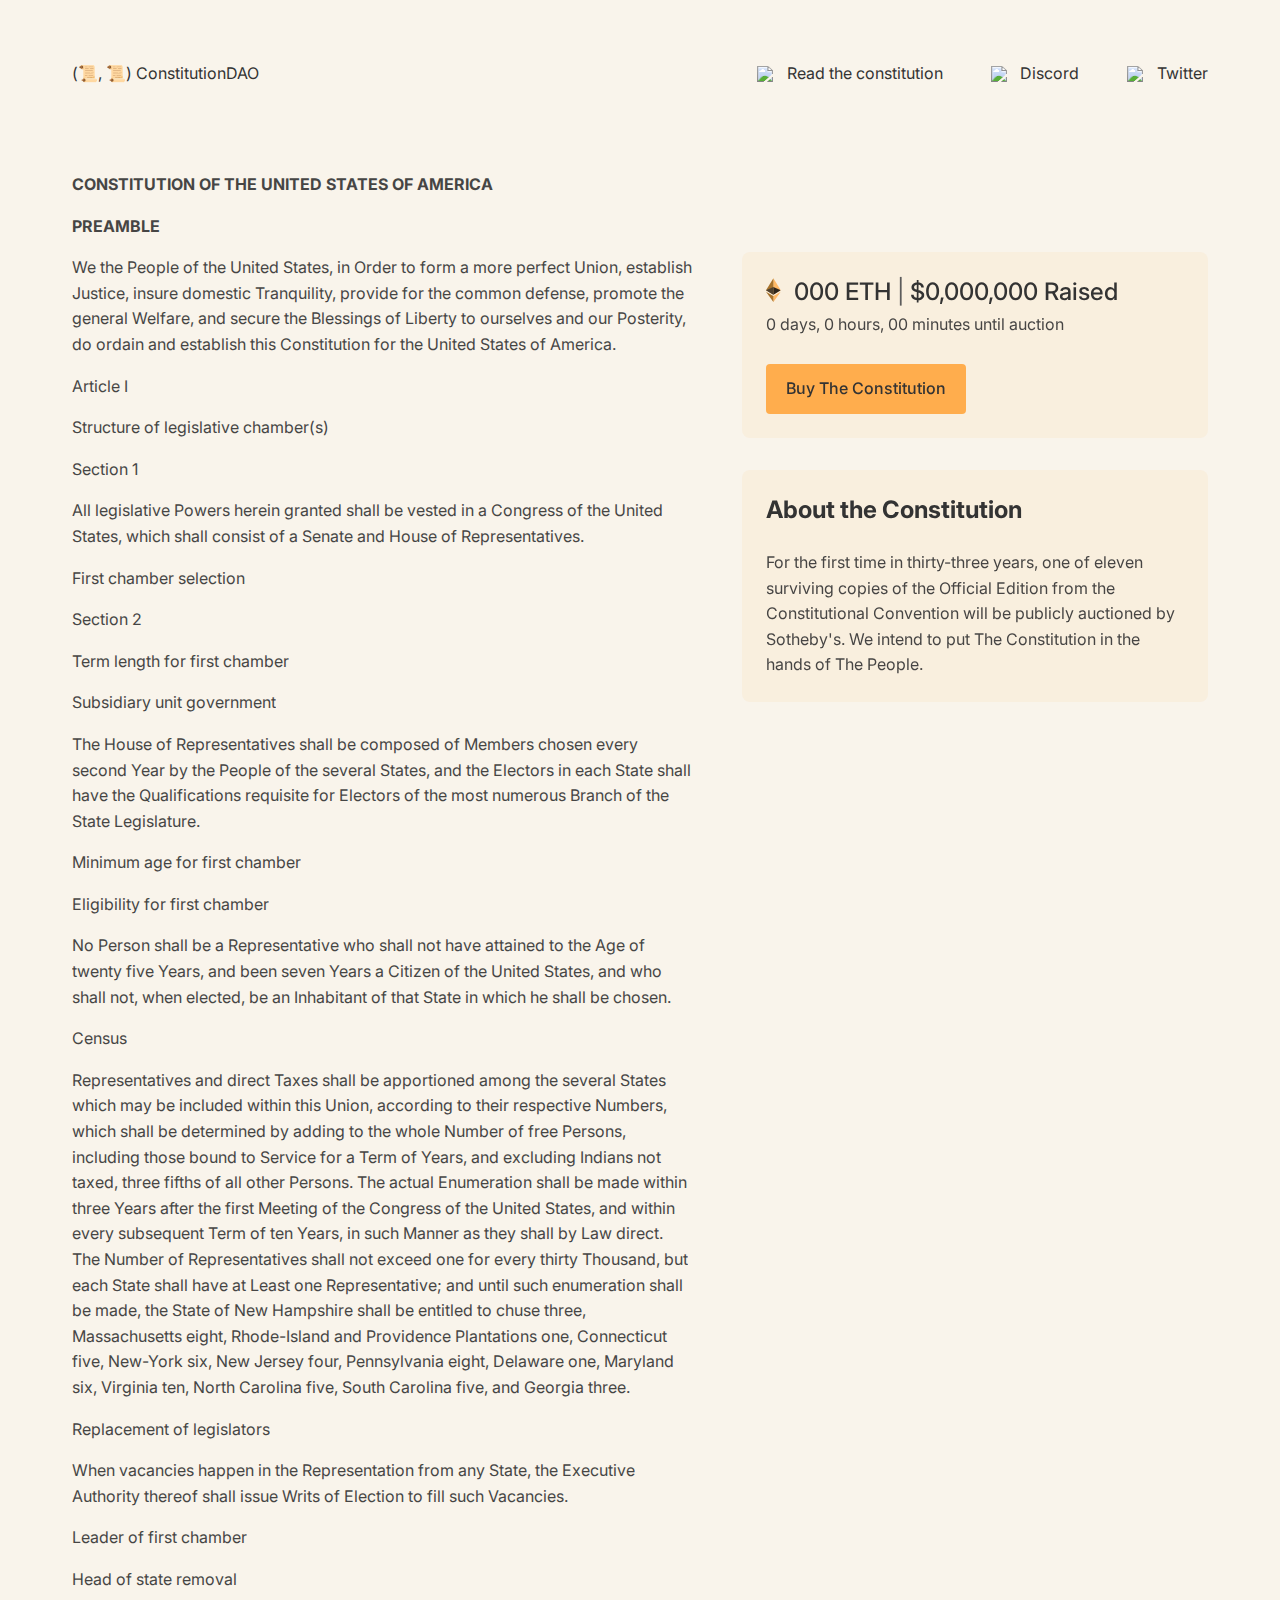
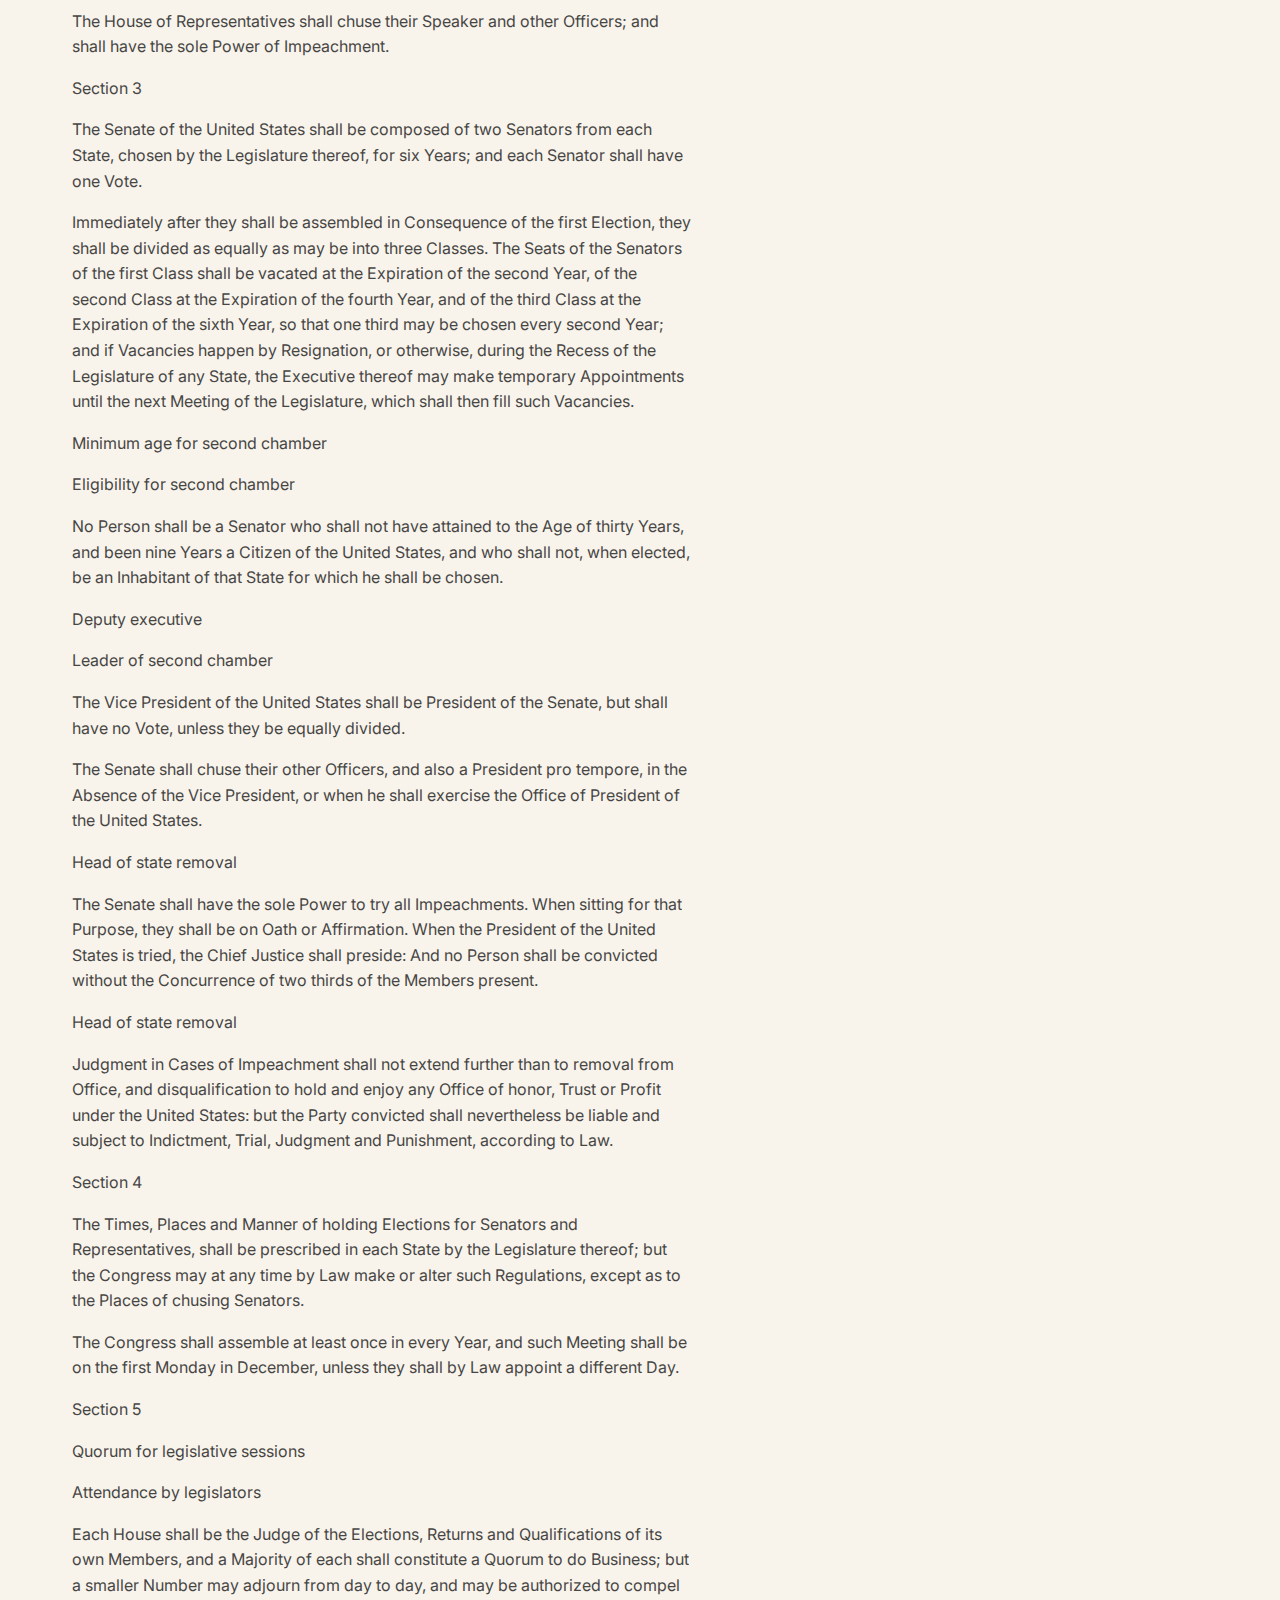
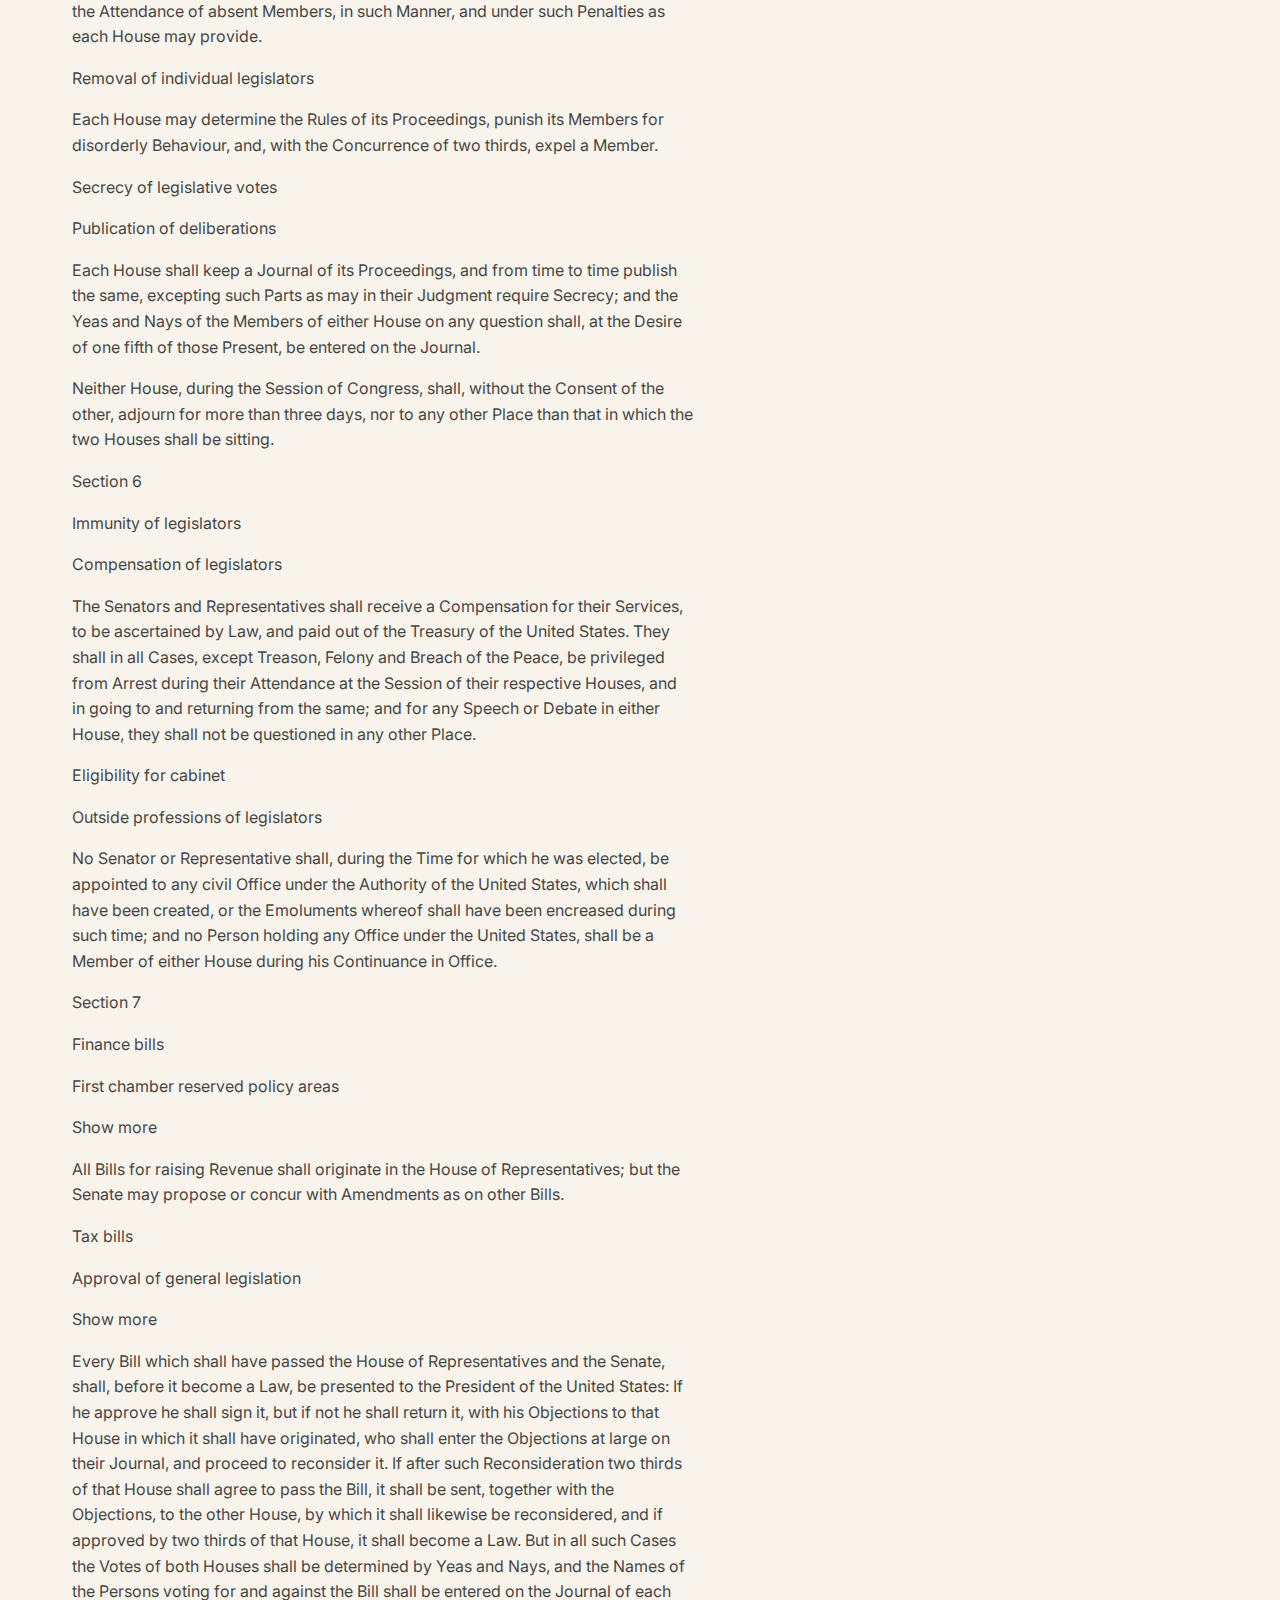
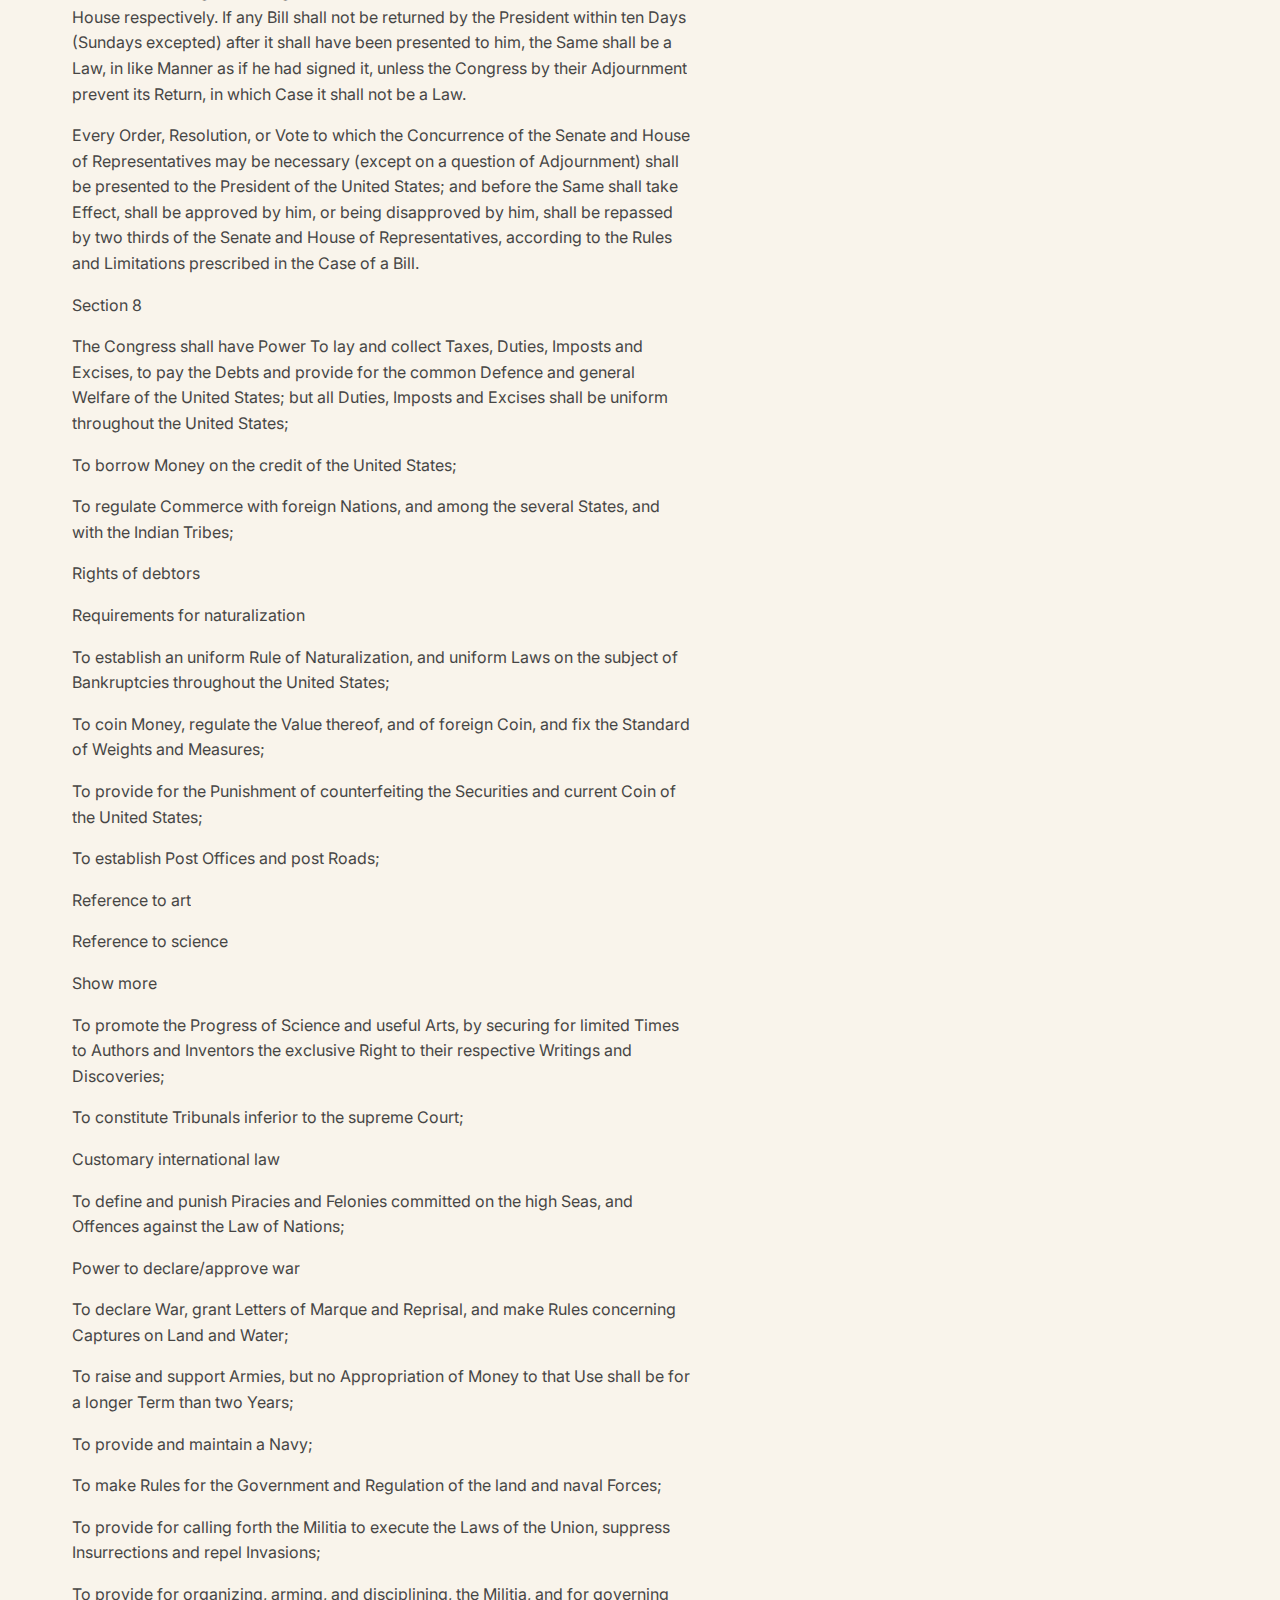
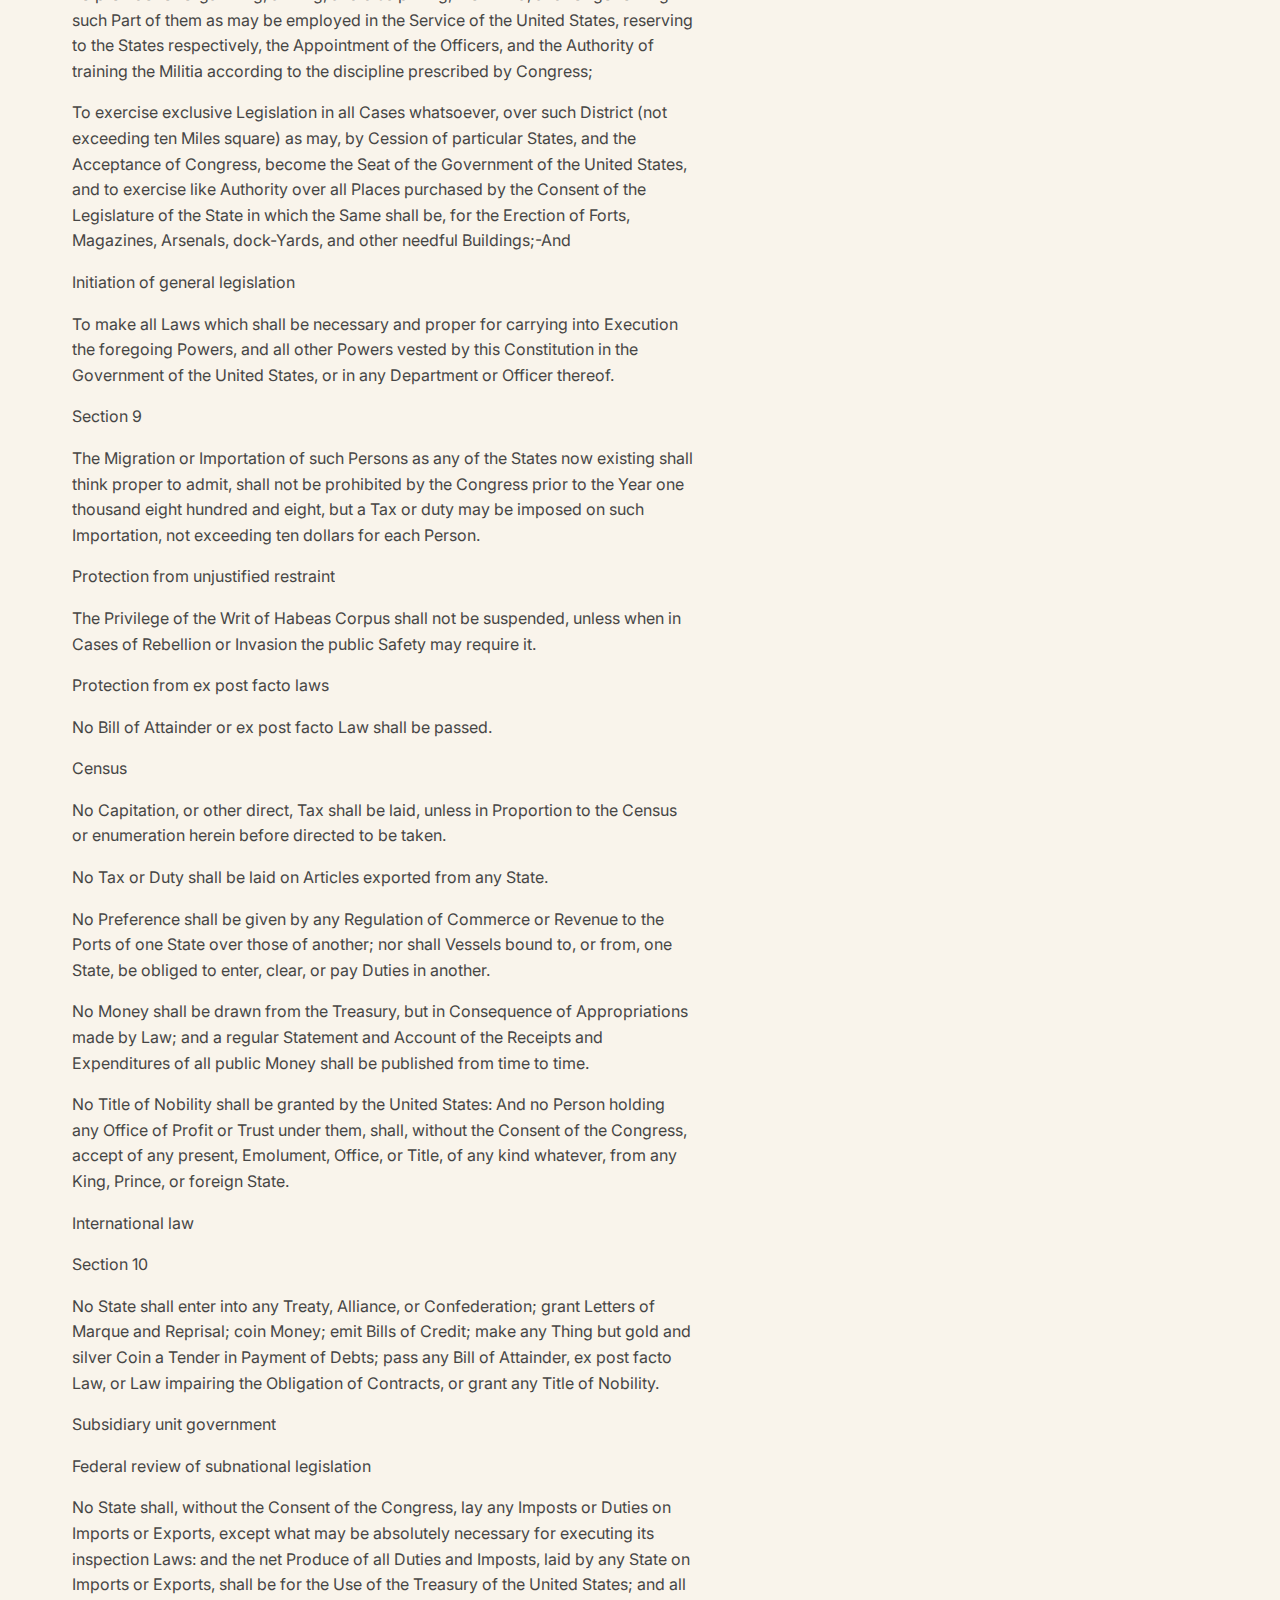
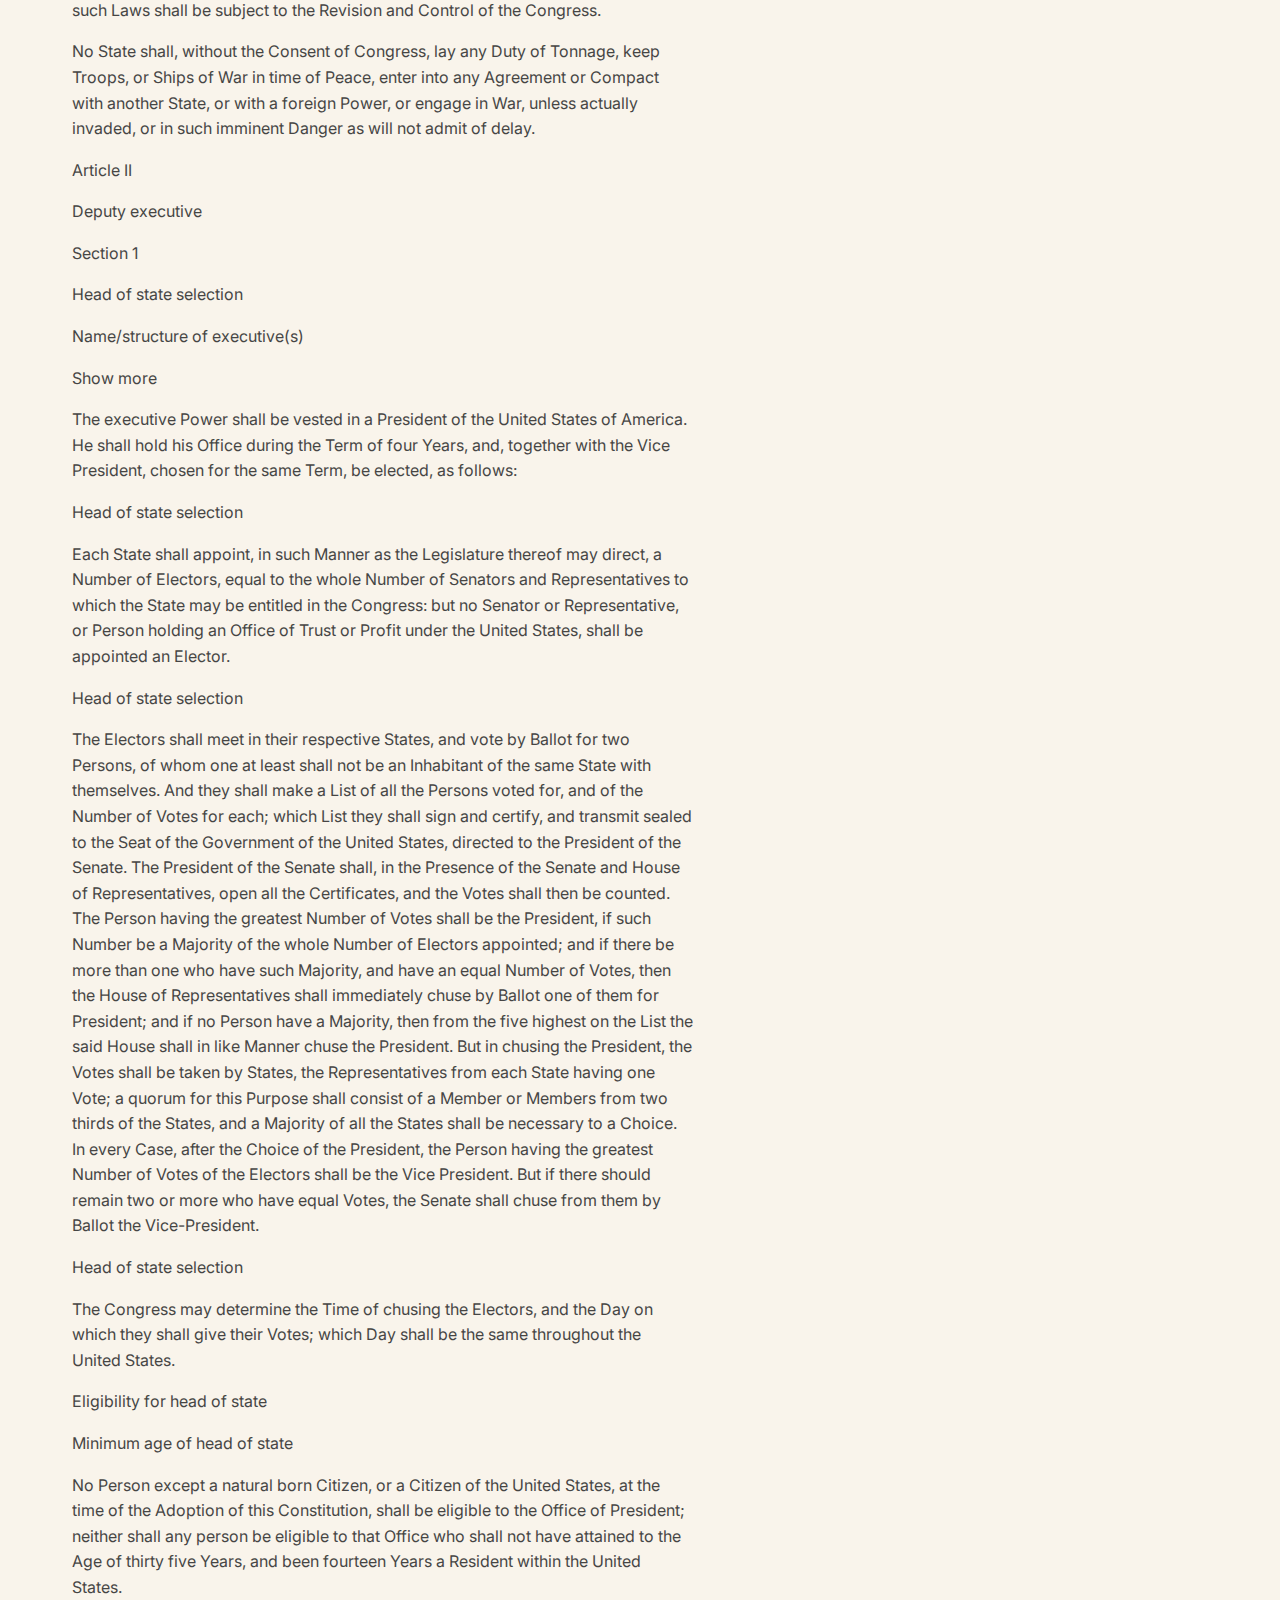
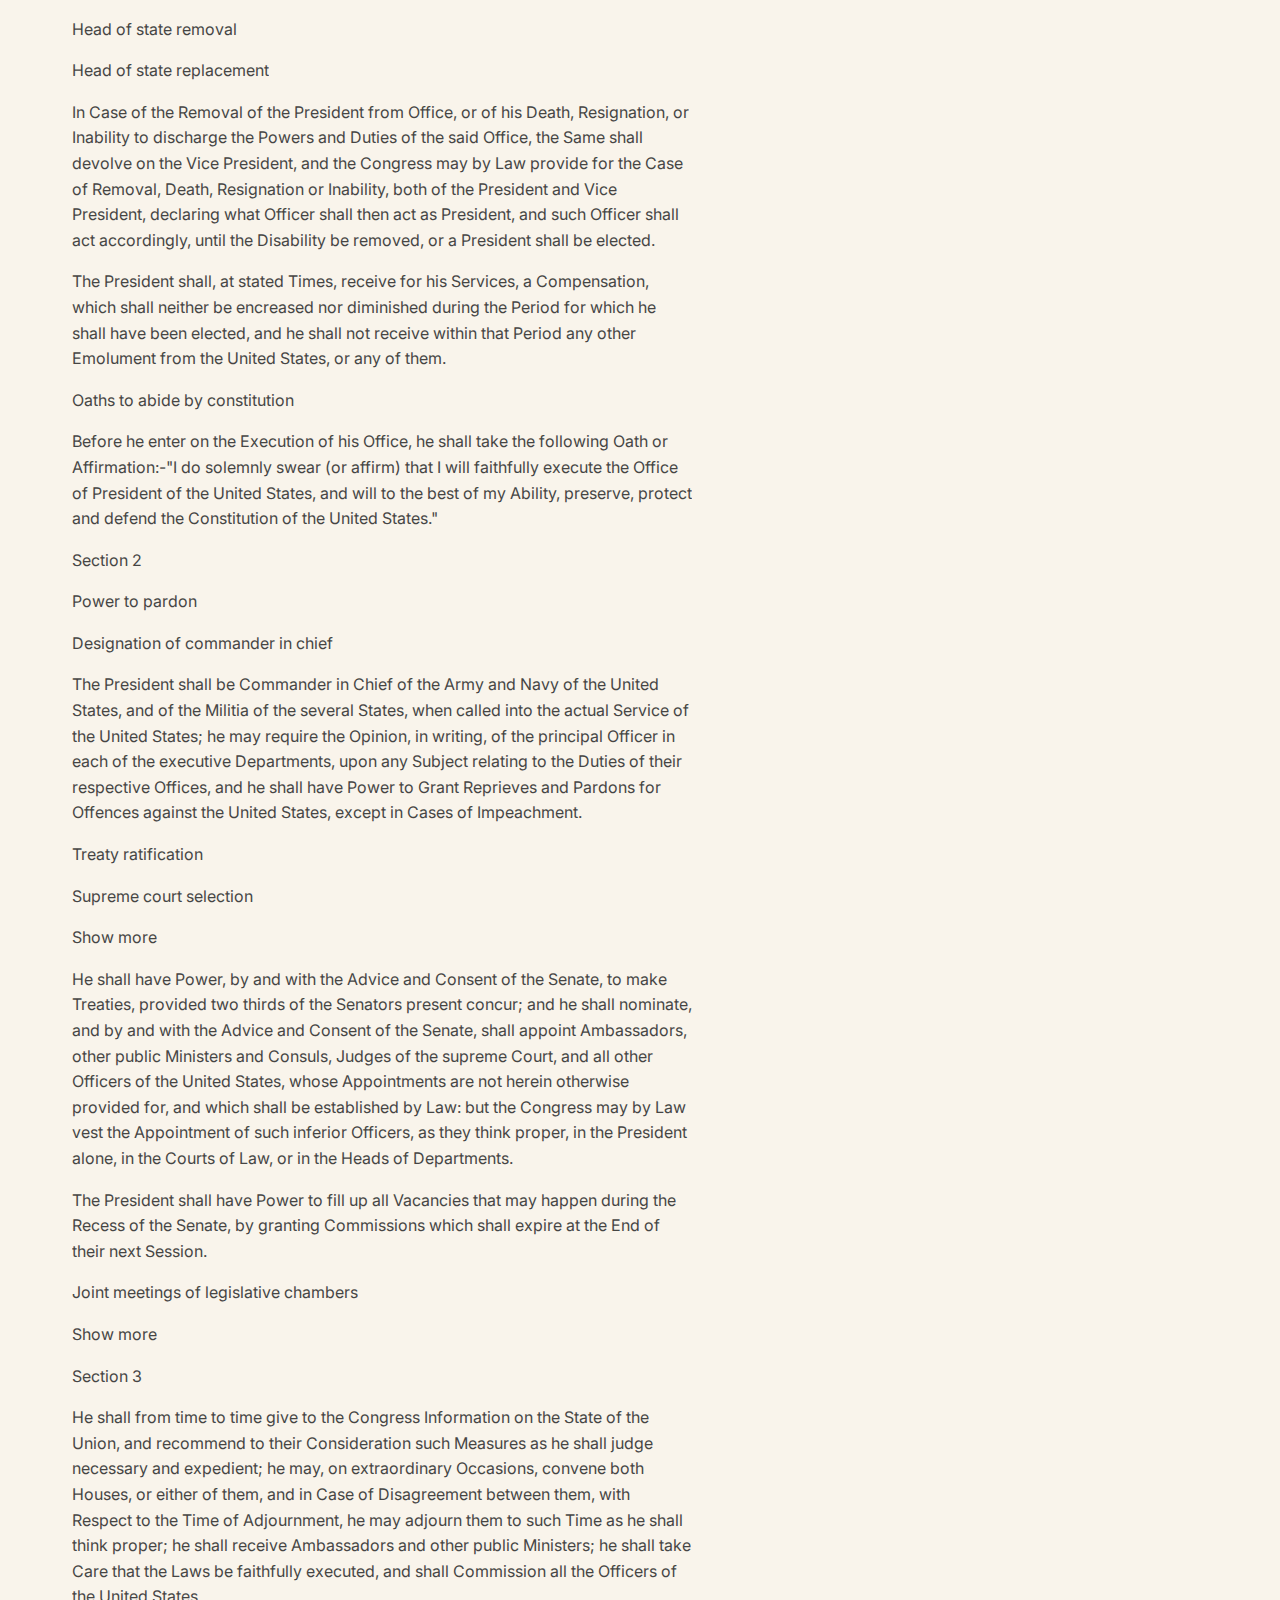
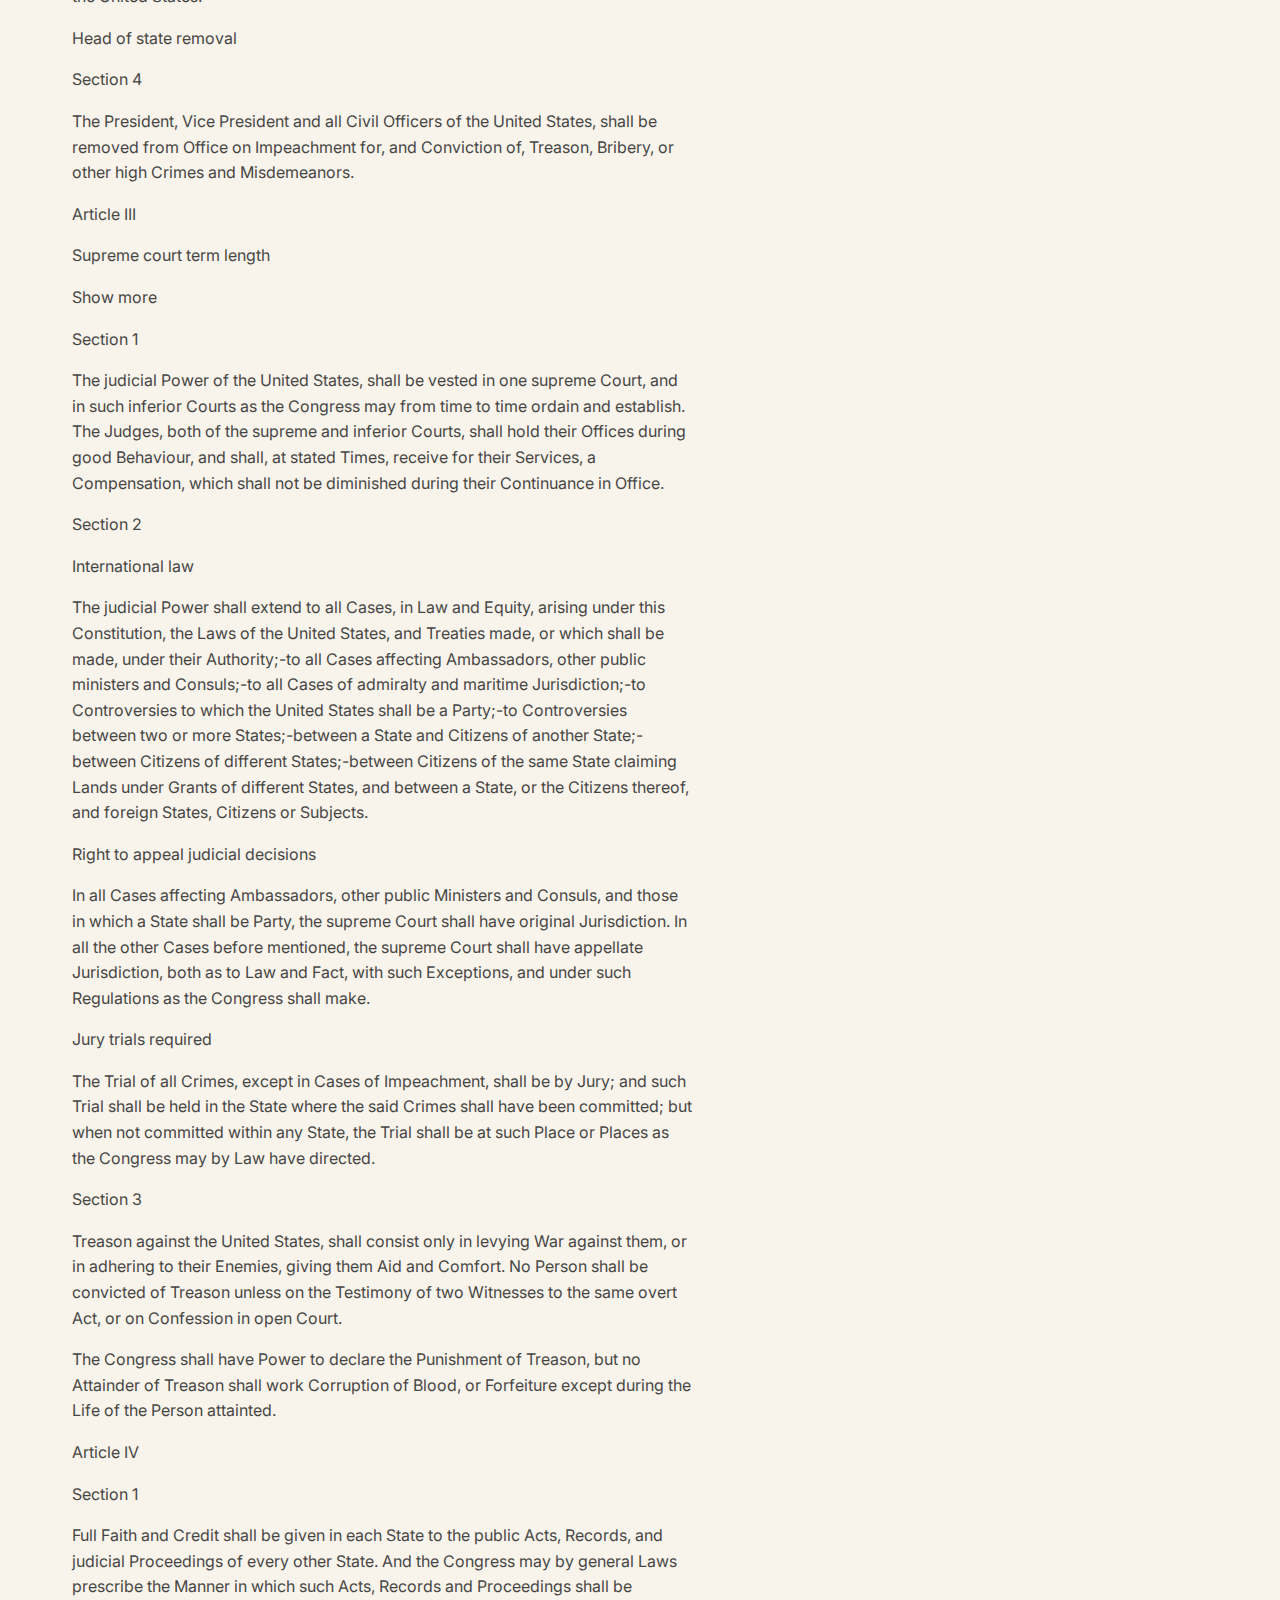
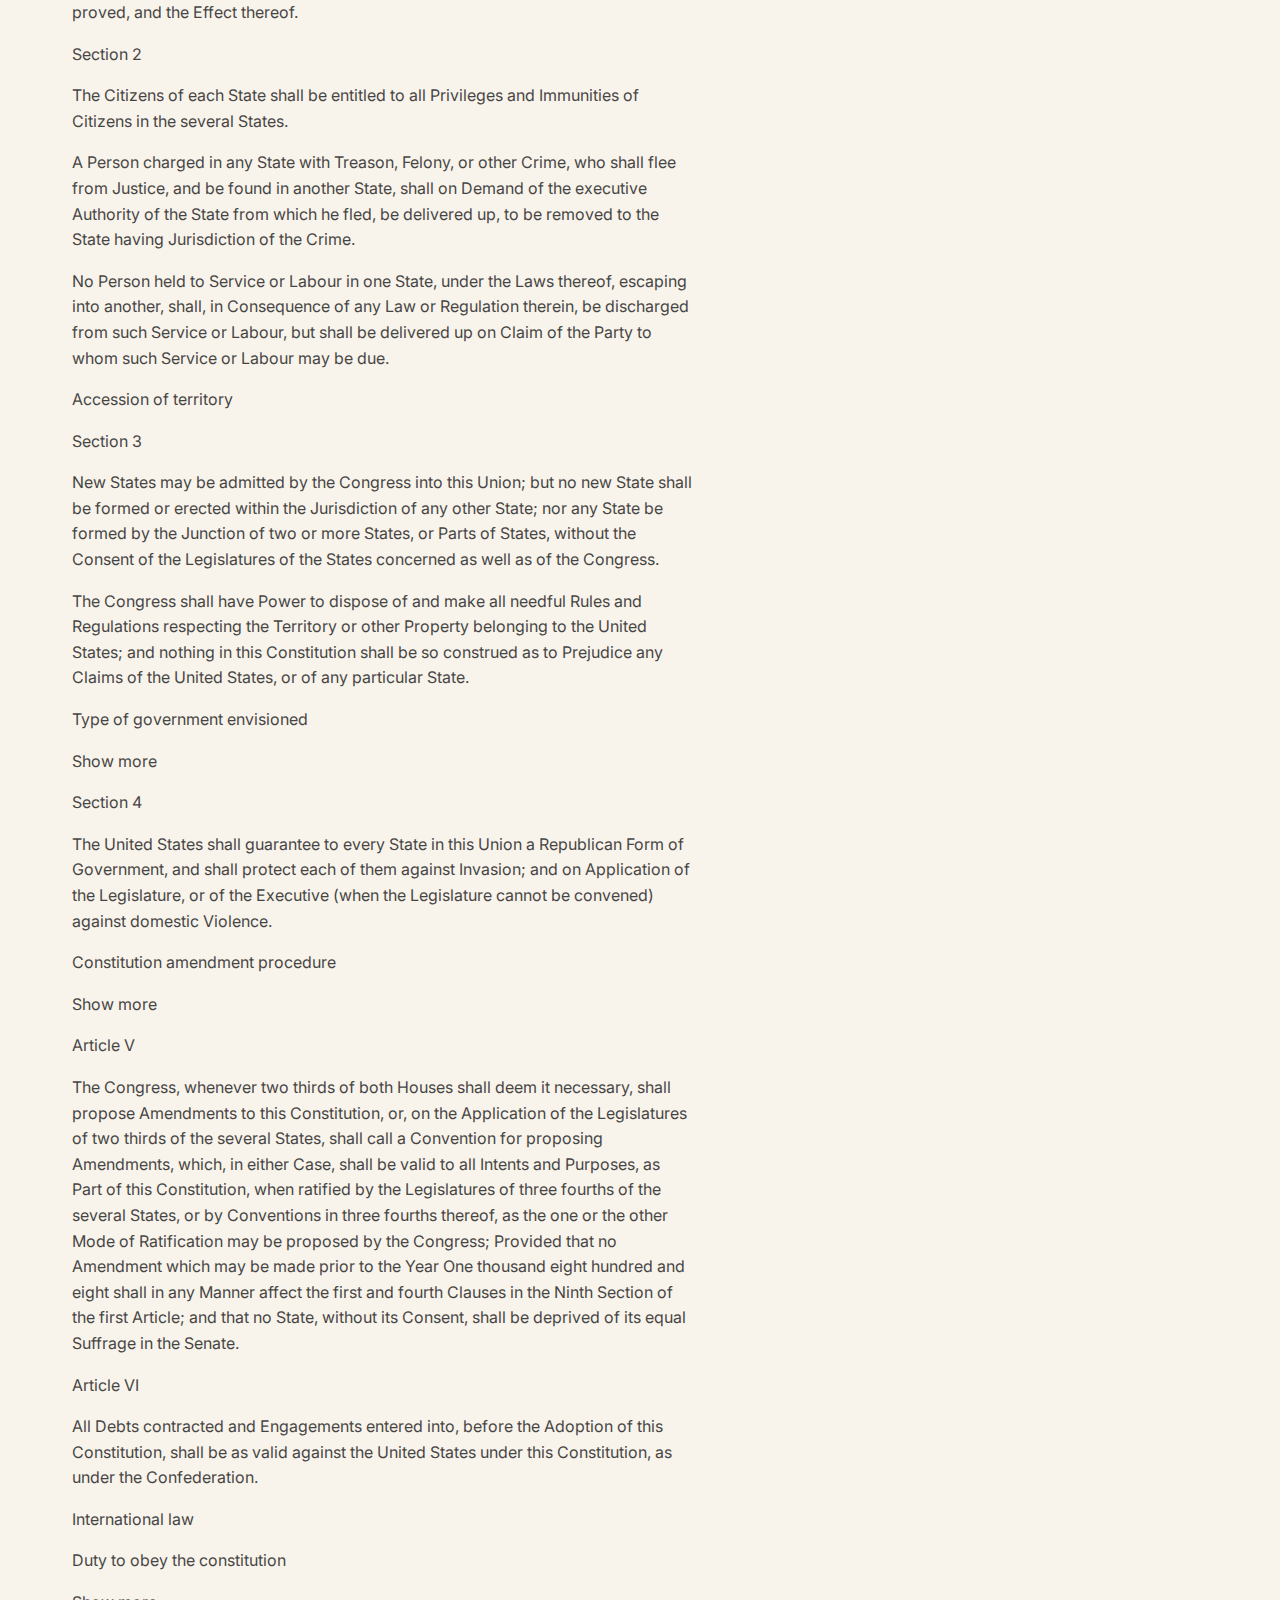
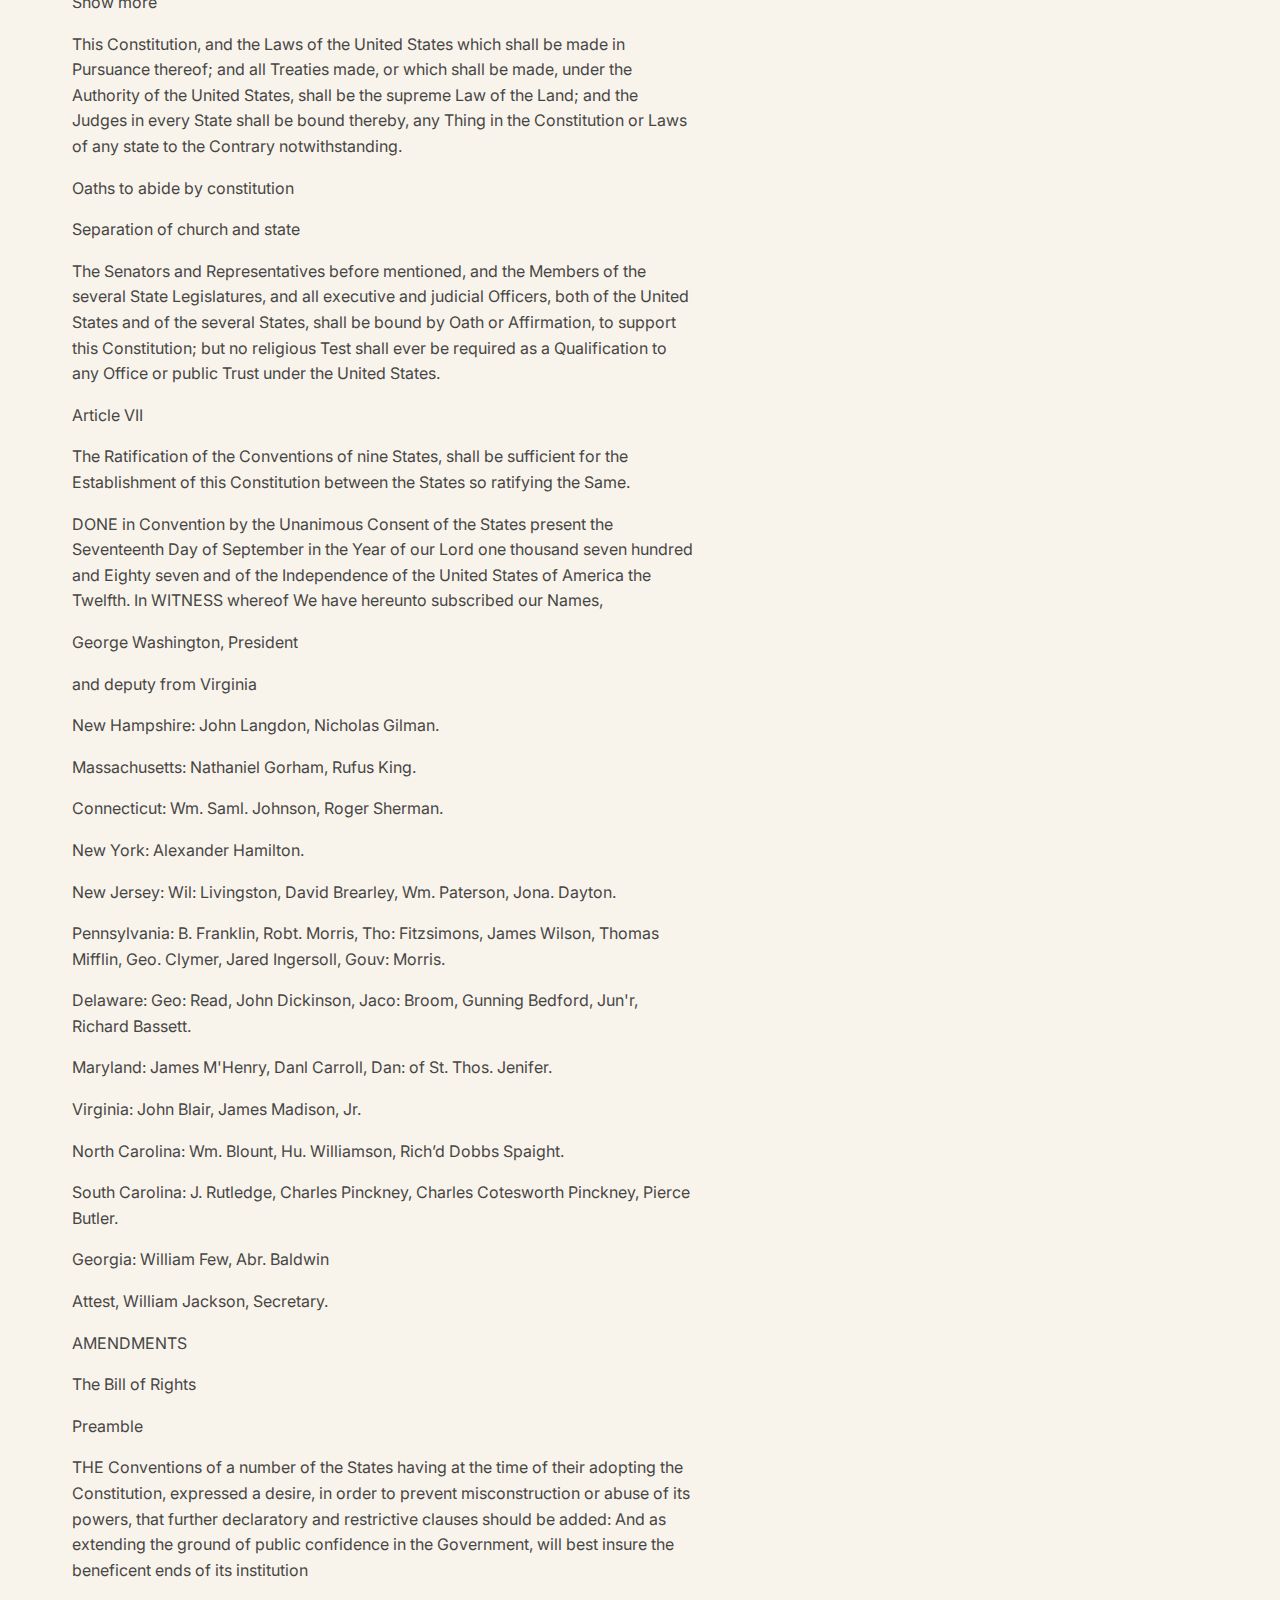
==== constitution.html @ 219a0455 "ok probs" ====
<!DOCTYPE html>
<html lang="en">
<head>
	<meta charset="UTF-8">
	<meta http-equiv="X-UA-Compatible" content="IE=edge">
	<meta name="viewport" content="width=device-width, initial-scale=1.0">
	<link rel="icon" href="data:image/svg+xml,<svg xmlns=%22http://www.w3.org/2000/svg%22 viewBox=%220 0 100 100%22><text y=%22.9em%22 font-size=%2290%22>📜</text></svg>">

	<title>ConstitutionDAO</title>
	<meta property="og:title" content="ConstitutionDAO">
	<meta property="og:description" content="what if we held hands and bought the constitution together?">
	<meta property="og:image" content="https://constitutiondao.com/assets/images/gang-fractionalizes.png?utm_source=twitter">

	<!-- Styles and scripts -->
	<link rel="stylesheet" href="https://cdn.jsdelivr.net/npm/normalize.css@8.0.1/normalize.css">
	<link rel="stylesheet" href="/style.css">
	<script defer="true" src="/js/countdown.min.js"></script>
	<script defer="true" src="/js/script.js"></script>

	<!-- Google Fonts -->
	<link rel="preconnect" href="https://fonts.googleapis.com">
	<link rel="preconnect" href="https://fonts.gstatic.com" crossorigin>
	<link href="https://fonts.googleapis.com/css2?family=Inter:wght@400;500;700;900&display=swap" rel="stylesheet">

	<!-- Twitter -->
	<meta name="twitter:site" content="@ConstitutionDAO">
	<meta name="twitter:title" content="ConstitutionDAO">
	<meta name="twitter:card" content="summary_large_image">
	<meta name="twitter:description"  content="what if we held hands and bought the constitution together?">
	<meta name="twitter:image" content="https://constitutiondao.com/assets/images/gang-fractionalizes.png?utm_source=twitter">
</head>
<body>
	
	<div class="container">
		<nav class="nav">
			<a href="/" class="nav__logo desktop-only">
				<span class="nav__logo-1">(📜, 📜) </span>
				<span class="nav__logo-2">ConstitutionDAO</span>
			</a>
			<div class="nav__links">
				<a href="/constitution.html" class="nav__link desktop-only">
					<img class="nav__link-icon" src="/imgs/constitution.png">
					<span class="nav__link-name desktop-only">Read the constitution</span>
				</a>
				<a href="https://discord.gg/EQZk7meyZK" target="_blank" rel="noreferrer" class="nav__link">
					<img class="nav__link-icon" src="/imgs/discord.png">
					<span class="nav__link-name desktop-only">Discord</span>
				</a>
				<a href="/" class="nav__mobile-title mobile-only">ConstitutionDAO</a>
				<a href="https://twitter.com/ConstitutionDAO/" target="_blank" rel="noreferrer" class="nav__link">
					<img class="nav__link-icon" src="/imgs/twitter.png">
					<span class="nav__link-name desktop-only">Twitter</span>
				</a>
			</div>
		</nav>

		<main class="content content--constitution">
			<div class="content__left">
				<p><strong>CONSTITUTION OF THE UNITED STATES OF AMERICA</strong></p>
				<p><strong>PREAMBLE</strong></p>
				<p>We the People of the United States, in Order to form a more perfect Union, establish Justice, insure domestic
					Tranquility, provide for the common defense, promote the general Welfare, and secure the Blessings of Liberty to
					ourselves and our Posterity, do ordain and establish this Constitution for the United States of America.</p>
				<p>Article I</p>
				<p>Structure of legislative chamber(s)</p>
				<p>Section 1</p>
				<p>All legislative Powers herein granted shall be vested in a Congress of the United States, which shall consist of
					a Senate and House of Representatives.</p>
				<p>First chamber selection</p>
				<p>Section 2</p>
				<p>Term length for first chamber</p>
				<p>Subsidiary unit government</p>
				<p>The House of Representatives shall be composed of Members chosen every second Year by the People of the several
					States, and the Electors in each State shall have the Qualifications requisite for Electors of the most numerous
					Branch of the State Legislature.</p>
				<p>Minimum age for first chamber</p>
				<p>Eligibility for first chamber</p>
				<p>No Person shall be a Representative who shall not have attained to the Age of twenty five Years, and been seven
					Years a Citizen of the United States, and who shall not, when elected, be an Inhabitant of that State in which
					he shall be chosen.</p>
				<p>Census</p>
				<p>Representatives and direct Taxes shall be apportioned among the several States which may be included within this
					Union, according to their respective Numbers, which shall be determined by adding to the whole Number of free
					Persons, including those bound to Service for a Term of Years, and excluding Indians not taxed, three fifths of
					all other Persons. The actual Enumeration shall be made within three Years after the first Meeting of the
					Congress of the United States, and within every subsequent Term of ten Years, in such Manner as they shall by
					Law direct. The Number of Representatives shall not exceed one for every thirty Thousand, but each State shall
					have at Least one Representative; and until such enumeration shall be made, the State of New Hampshire shall be
					entitled to chuse three, Massachusetts eight, Rhode-Island and Providence Plantations one, Connecticut five,
					New-York six, New Jersey four, Pennsylvania eight, Delaware one, Maryland six, Virginia ten, North Carolina
					five, South Carolina five, and Georgia three.</p>
				<p>Replacement of legislators</p>
				<p>When vacancies happen in the Representation from any State, the Executive Authority thereof shall issue Writs of
					Election to fill such Vacancies.</p>
				<p>Leader of first chamber</p>
				<p>Head of state removal</p>
				<p>The House of Representatives shall chuse their Speaker and other Officers; and shall have the sole Power of
					Impeachment.</p>
				<p>Section 3</p>
				<p>The Senate of the United States shall be composed of two Senators from each State, chosen by the Legislature
					thereof, for six Years; and each Senator shall have one Vote.</p>
				<p>Immediately after they shall be assembled in Consequence of the first Election, they shall be divided as equally
					as may be into three Classes. The Seats of the Senators of the first Class shall be vacated at the Expiration of
					the second Year, of the second Class at the Expiration of the fourth Year, and of the third Class at the
					Expiration of the sixth Year, so that one third may be chosen every second Year; and if Vacancies happen by
					Resignation, or otherwise, during the Recess of the Legislature of any State, the Executive thereof may make
					temporary Appointments until the next Meeting of the Legislature, which shall then fill such Vacancies.</p>
				<p>Minimum age for second chamber</p>
				<p>Eligibility for second chamber</p>
				<p>No Person shall be a Senator who shall not have attained to the Age of thirty Years, and been nine Years a
					Citizen of the United States, and who shall not, when elected, be an Inhabitant of that State for which he shall
					be chosen.</p>
				<p>Deputy executive</p>
				<p>Leader of second chamber</p>
				<p>The Vice President of the United States shall be President of the Senate, but shall have no Vote, unless they be
					equally divided.</p>
				<p>The Senate shall chuse their other Officers, and also a President pro tempore, in the Absence of the Vice
					President, or when he shall exercise the Office of President of the United States.</p>
				<p>Head of state removal</p>
				<p>The Senate shall have the sole Power to try all Impeachments. When sitting for that Purpose, they shall be on
					Oath or Affirmation. When the President of the United States is tried, the Chief Justice shall preside: And no
					Person shall be convicted without the Concurrence of two thirds of the Members present.</p>
				<p>Head of state removal</p>
				<p>Judgment in Cases of Impeachment shall not extend further than to removal from Office, and disqualification to
					hold and enjoy any Office of honor, Trust or Profit under the United States: but the Party convicted shall
					nevertheless be liable and subject to Indictment, Trial, Judgment and Punishment, according to Law.</p>
				<p>Section 4</p>
				<p>The Times, Places and Manner of holding Elections for Senators and Representatives, shall be prescribed in each
					State by the Legislature thereof; but the Congress may at any time by Law make or alter such Regulations, except
					as to the Places of chusing Senators.</p>
				<p>The Congress shall assemble at least once in every Year, and such Meeting shall be on the first Monday in
					December, unless they shall by Law appoint a different Day.</p>
				<p>Section 5</p>
				<p>Quorum for legislative sessions</p>
				<p>Attendance by legislators</p>
				<p>Each House shall be the Judge of the Elections, Returns and Qualifications of its own Members, and a Majority of
					each shall constitute a Quorum to do Business; but a smaller Number may adjourn from day to day, and may be
					authorized to compel the Attendance of absent Members, in such Manner, and under such Penalties as each House
					may provide.</p>
				<p>Removal of individual legislators</p>
				<p>Each House may determine the Rules of its Proceedings, punish its Members for disorderly Behaviour, and, with the
					Concurrence of two thirds, expel a Member.</p>
				<p>Secrecy of legislative votes</p>
				<p>Publication of deliberations</p>
				<p>Each House shall keep a Journal of its Proceedings, and from time to time publish the same, excepting such Parts
					as may in their Judgment require Secrecy; and the Yeas and Nays of the Members of either House on any question
					shall, at the Desire of one fifth of those Present, be entered on the Journal.</p>
				<p>Neither House, during the Session of Congress, shall, without the Consent of the other, adjourn for more than
					three days, nor to any other Place than that in which the two Houses shall be sitting.</p>
				<p>Section 6</p>
				<p>Immunity of legislators</p>
				<p>Compensation of legislators</p>
				<p>The Senators and Representatives shall receive a Compensation for their Services, to be ascertained by Law, and
					paid out of the Treasury of the United States. They shall in all Cases, except Treason, Felony and Breach of the
					Peace, be privileged from Arrest during their Attendance at the Session of their respective Houses, and in going
					to and returning from the same; and for any Speech or Debate in either House, they shall not be questioned in
					any other Place.</p>
				<p>Eligibility for cabinet</p>
				<p>Outside professions of legislators</p>
				<p>No Senator or Representative shall, during the Time for which he was elected, be appointed to any civil Office
					under the Authority of the United States, which shall have been created, or the Emoluments whereof shall have
					been encreased during such time; and no Person holding any Office under the United States, shall be a Member of
					either House during his Continuance in Office.</p>
				<p>Section 7</p>
				<p>Finance bills</p>
				<p>First chamber reserved policy areas</p>
				<p>Show more</p>
				<p>All Bills for raising Revenue shall originate in the House of Representatives; but the Senate may propose or
					concur with Amendments as on other Bills.</p>
				<p>Tax bills</p>
				<p>Approval of general legislation</p>
				<p>Show more</p>
				<p>Every Bill which shall have passed the House of Representatives and the Senate, shall, before it become a Law, be
					presented to the President of the United States: If he approve he shall sign it, but if not he shall return it,
					with his Objections to that House in which it shall have originated, who shall enter the Objections at large on
					their Journal, and proceed to reconsider it. If after such Reconsideration two thirds of that House shall agree
					to pass the Bill, it shall be sent, together with the Objections, to the other House, by which it shall likewise
					be reconsidered, and if approved by two thirds of that House, it shall become a Law. But in all such Cases the
					Votes of both Houses shall be determined by Yeas and Nays, and the Names of the Persons voting for and against
					the Bill shall be entered on the Journal of each House respectively. If any Bill shall not be returned by the
					President within ten Days (Sundays excepted) after it shall have been presented to him, the Same shall be a Law,
					in like Manner as if he had signed it, unless the Congress by their Adjournment prevent its Return, in which
					Case it shall not be a Law.</p>
				<p>Every Order, Resolution, or Vote to which the Concurrence of the Senate and House of Representatives may be
					necessary (except on a question of Adjournment) shall be presented to the President of the United States; and
					before the Same shall take Effect, shall be approved by him, or being disapproved by him, shall be repassed by
					two thirds of the Senate and House of Representatives, according to the Rules and Limitations prescribed in the
					Case of a Bill.</p>
				<p>Section 8</p>
				<p>The Congress shall have Power To lay and collect Taxes, Duties, Imposts and Excises, to pay the Debts and provide
					for the common Defence and general Welfare of the United States; but all Duties, Imposts and Excises shall be
					uniform throughout the United States;</p>
				<p>To borrow Money on the credit of the United States;</p>
				<p>To regulate Commerce with foreign Nations, and among the several States, and with the Indian Tribes;</p>
				<p>Rights of debtors</p>
				<p>Requirements for naturalization</p>
				<p>To establish an uniform Rule of Naturalization, and uniform Laws on the subject of Bankruptcies throughout the
					United States;</p>
				<p>To coin Money, regulate the Value thereof, and of foreign Coin, and fix the Standard of Weights and Measures;</p>
				<p>To provide for the Punishment of counterfeiting the Securities and current Coin of the United States;</p>
				<p>To establish Post Offices and post Roads;</p>
				<p>Reference to art</p>
				<p>Reference to science</p>
				<p>Show more</p>
				<p>To promote the Progress of Science and useful Arts, by securing for limited Times to Authors and Inventors the
					exclusive Right to their respective Writings and Discoveries;</p>
				<p>To constitute Tribunals inferior to the supreme Court;</p>
				<p>Customary international law</p>
				<p>To define and punish Piracies and Felonies committed on the high Seas, and Offences against the Law of Nations;
				</p>
				<p>Power to declare/approve war</p>
				<p>To declare War, grant Letters of Marque and Reprisal, and make Rules concerning Captures on Land and Water;</p>
				<p>To raise and support Armies, but no Appropriation of Money to that Use shall be for a longer Term than two Years;
				</p>
				<p>To provide and maintain a Navy;</p>
				<p>To make Rules for the Government and Regulation of the land and naval Forces;</p>
				<p>To provide for calling forth the Militia to execute the Laws of the Union, suppress Insurrections and repel
					Invasions;</p>
				<p>To provide for organizing, arming, and disciplining, the Militia, and for governing such Part of them as may be
					employed in the Service of the United States, reserving to the States respectively, the Appointment of the
					Officers, and the Authority of training the Militia according to the discipline prescribed by Congress;</p>
				<p>To exercise exclusive Legislation in all Cases whatsoever, over such District (not exceeding ten Miles square) as
					may, by Cession of particular States, and the Acceptance of Congress, become the Seat of the Government of the
					United States, and to exercise like Authority over all Places purchased by the Consent of the Legislature of the
					State in which the Same shall be, for the Erection of Forts, Magazines, Arsenals, dock-Yards, and other needful
					Buildings;-And</p>
				<p>Initiation of general legislation</p>
				<p>To make all Laws which shall be necessary and proper for carrying into Execution the foregoing Powers, and all
					other Powers vested by this Constitution in the Government of the United States, or in any Department or Officer
					thereof.</p>
				<p>Section 9</p>
				<p>The Migration or Importation of such Persons as any of the States now existing shall think proper to admit, shall
					not be prohibited by the Congress prior to the Year one thousand eight hundred and eight, but a Tax or duty may
					be imposed on such Importation, not exceeding ten dollars for each Person.</p>
				<p>Protection from unjustified restraint</p>
				<p>The Privilege of the Writ of Habeas Corpus shall not be suspended, unless when in Cases of Rebellion or Invasion
					the public Safety may require it.</p>
				<p>Protection from ex post facto laws</p>
				<p>No Bill of Attainder or ex post facto Law shall be passed.</p>
				<p>Census</p>
				<p>No Capitation, or other direct, Tax shall be laid, unless in Proportion to the Census or enumeration herein
					before directed to be taken.</p>
				<p>No Tax or Duty shall be laid on Articles exported from any State.</p>
				<p>No Preference shall be given by any Regulation of Commerce or Revenue to the Ports of one State over those of
					another; nor shall Vessels bound to, or from, one State, be obliged to enter, clear, or pay Duties in another.
				</p>
				<p>No Money shall be drawn from the Treasury, but in Consequence of Appropriations made by Law; and a regular
					Statement and Account of the Receipts and Expenditures of all public Money shall be published from time to time.
				</p>
				<p>No Title of Nobility shall be granted by the United States: And no Person holding any Office of Profit or Trust
					under them, shall, without the Consent of the Congress, accept of any present, Emolument, Office, or Title, of
					any kind whatever, from any King, Prince, or foreign State.</p>
				<p>International law</p>
				<p>Section 10</p>
				<p>No State shall enter into any Treaty, Alliance, or Confederation; grant Letters of Marque and Reprisal; coin
					Money; emit Bills of Credit; make any Thing but gold and silver Coin a Tender in Payment of Debts; pass any Bill
					of Attainder, ex post facto Law, or Law impairing the Obligation of Contracts, or grant any Title of Nobility.
				</p>
				<p>Subsidiary unit government</p>
				<p>Federal review of subnational legislation</p>
				<p>No State shall, without the Consent of the Congress, lay any Imposts or Duties on Imports or Exports, except what
					may be absolutely necessary for executing its inspection Laws: and the net Produce of all Duties and Imposts,
					laid by any State on Imports or Exports, shall be for the Use of the Treasury of the United States; and all such
					Laws shall be subject to the Revision and Control of the Congress.</p>
				<p>No State shall, without the Consent of Congress, lay any Duty of Tonnage, keep Troops, or Ships of War in time of
					Peace, enter into any Agreement or Compact with another State, or with a foreign Power, or engage in War, unless
					actually invaded, or in such imminent Danger as will not admit of delay.</p>
				<p>Article II</p>
				<p>Deputy executive</p>
				<p>Section 1</p>
				<p>Head of state selection</p>
				<p>Name/structure of executive(s)</p>
				<p>Show more</p>
				<p>The executive Power shall be vested in a President of the United States of America. He shall hold his Office
					during the Term of four Years, and, together with the Vice President, chosen for the same Term, be elected, as
					follows:</p>
				<p>Head of state selection</p>
				<p>Each State shall appoint, in such Manner as the Legislature thereof may direct, a Number of Electors, equal to
					the whole Number of Senators and Representatives to which the State may be entitled in the Congress: but no
					Senator or Representative, or Person holding an Office of Trust or Profit under the United States, shall be
					appointed an Elector.</p>
				<p>Head of state selection</p>
				<p>The Electors shall meet in their respective States, and vote by Ballot for two Persons, of whom one at least
					shall not be an Inhabitant of the same State with themselves. And they shall make a List of all the Persons
					voted for, and of the Number of Votes for each; which List they shall sign and certify, and transmit sealed to
					the Seat of the Government of the United States, directed to the President of the Senate. The President of the
					Senate shall, in the Presence of the Senate and House of Representatives, open all the Certificates, and the
					Votes shall then be counted. The Person having the greatest Number of Votes shall be the President, if such
					Number be a Majority of the whole Number of Electors appointed; and if there be more than one who have such
					Majority, and have an equal Number of Votes, then the House of Representatives shall immediately chuse by Ballot
					one of them for President; and if no Person have a Majority, then from the five highest on the List the said
					House shall in like Manner chuse the President. But in chusing the President, the Votes shall be taken by
					States, the Representatives from each State having one Vote; a quorum for this Purpose shall consist of a Member
					or Members from two thirds of the States, and a Majority of all the States shall be necessary to a Choice. In
					every Case, after the Choice of the President, the Person having the greatest Number of Votes of the Electors
					shall be the Vice President. But if there should remain two or more who have equal Votes, the Senate shall chuse
					from them by Ballot the Vice-President.</p>
				<p>Head of state selection</p>
				<p>The Congress may determine the Time of chusing the Electors, and the Day on which they shall give their Votes;
					which Day shall be the same throughout the United States.</p>
				<p>Eligibility for head of state</p>
				<p>Minimum age of head of state</p>
				<p>No Person except a natural born Citizen, or a Citizen of the United States, at the time of the Adoption of this
					Constitution, shall be eligible to the Office of President; neither shall any person be eligible to that Office
					who shall not have attained to the Age of thirty five Years, and been fourteen Years a Resident within the
					United States.</p>
				<p>Head of state removal</p>
				<p>Head of state replacement</p>
				<p>In Case of the Removal of the President from Office, or of his Death, Resignation, or Inability to discharge the
					Powers and Duties of the said Office, the Same shall devolve on the Vice President, and the Congress may by Law
					provide for the Case of Removal, Death, Resignation or Inability, both of the President and Vice President,
					declaring what Officer shall then act as President, and such Officer shall act accordingly, until the Disability
					be removed, or a President shall be elected.</p>
				<p>The President shall, at stated Times, receive for his Services, a Compensation, which shall neither be encreased
					nor diminished during the Period for which he shall have been elected, and he shall not receive within that
					Period any other Emolument from the United States, or any of them.</p>
				<p>Oaths to abide by constitution</p>
				<p>Before he enter on the Execution of his Office, he shall take the following Oath or Affirmation:-&quot;I do
					solemnly swear (or affirm) that I will faithfully execute the Office of President of the United States, and will
					to the best of my Ability, preserve, protect and defend the Constitution of the United States.&quot;</p>
				<p>Section 2</p>
				<p>Power to pardon</p>
				<p>Designation of commander in chief</p>
				<p>The President shall be Commander in Chief of the Army and Navy of the United States, and of the Militia of the
					several States, when called into the actual Service of the United States; he may require the Opinion, in
					writing, of the principal Officer in each of the executive Departments, upon any Subject relating to the Duties
					of their respective Offices, and he shall have Power to Grant Reprieves and Pardons for Offences against the
					United States, except in Cases of Impeachment.</p>
				<p>Treaty ratification</p>
				<p>Supreme court selection</p>
				<p>Show more</p>
				<p>He shall have Power, by and with the Advice and Consent of the Senate, to make Treaties, provided two thirds of
					the Senators present concur; and he shall nominate, and by and with the Advice and Consent of the Senate, shall
					appoint Ambassadors, other public Ministers and Consuls, Judges of the supreme Court, and all other Officers of
					the United States, whose Appointments are not herein otherwise provided for, and which shall be established by
					Law: but the Congress may by Law vest the Appointment of such inferior Officers, as they think proper, in the
					President alone, in the Courts of Law, or in the Heads of Departments.</p>
				<p>The President shall have Power to fill up all Vacancies that may happen during the Recess of the Senate, by
					granting Commissions which shall expire at the End of their next Session.</p>
				<p>Joint meetings of legislative chambers</p>
				<p>Show more</p>
				<p>Section 3</p>
				<p>He shall from time to time give to the Congress Information on the State of the Union, and recommend to their
					Consideration such Measures as he shall judge necessary and expedient; he may, on extraordinary Occasions,
					convene both Houses, or either of them, and in Case of Disagreement between them, with Respect to the Time of
					Adjournment, he may adjourn them to such Time as he shall think proper; he shall receive Ambassadors and other
					public Ministers; he shall take Care that the Laws be faithfully executed, and shall Commission all the Officers
					of the United States.</p>
				<p>Head of state removal</p>
				<p>Section 4</p>
				<p>The President, Vice President and all Civil Officers of the United States, shall be removed from Office on
					Impeachment for, and Conviction of, Treason, Bribery, or other high Crimes and Misdemeanors.</p>
				<p>Article III</p>
				<p>Supreme court term length</p>
				<p>Show more</p>
				<p>Section 1</p>
				<p>The judicial Power of the United States, shall be vested in one supreme Court, and in such inferior Courts as the
					Congress may from time to time ordain and establish. The Judges, both of the supreme and inferior Courts, shall
					hold their Offices during good Behaviour, and shall, at stated Times, receive for their Services, a
					Compensation, which shall not be diminished during their Continuance in Office.</p>
				<p>Section 2</p>
				<p>International law</p>
				<p>The judicial Power shall extend to all Cases, in Law and Equity, arising under this Constitution, the Laws of the
					United States, and Treaties made, or which shall be made, under their Authority;-to all Cases affecting
					Ambassadors, other public ministers and Consuls;-to all Cases of admiralty and maritime Jurisdiction;-to
					Controversies to which the United States shall be a Party;-to Controversies between two or more States;-between
					a State and Citizens of another State;-between Citizens of different States;-between Citizens of the same State
					claiming Lands under Grants of different States, and between a State, or the Citizens thereof, and foreign
					States, Citizens or Subjects.</p>
				<p>Right to appeal judicial decisions</p>
				<p>In all Cases affecting Ambassadors, other public Ministers and Consuls, and those in which a State shall be
					Party, the supreme Court shall have original Jurisdiction. In all the other Cases before mentioned, the supreme
					Court shall have appellate Jurisdiction, both as to Law and Fact, with such Exceptions, and under such
					Regulations as the Congress shall make.</p>
				<p>Jury trials required</p>
				<p>The Trial of all Crimes, except in Cases of Impeachment, shall be by Jury; and such Trial shall be held in the
					State where the said Crimes shall have been committed; but when not committed within any State, the Trial shall
					be at such Place or Places as the Congress may by Law have directed.</p>
				<p>Section 3</p>
				<p>Treason against the United States, shall consist only in levying War against them, or in adhering to their
					Enemies, giving them Aid and Comfort. No Person shall be convicted of Treason unless on the Testimony of two
					Witnesses to the same overt Act, or on Confession in open Court.</p>
				<p>The Congress shall have Power to declare the Punishment of Treason, but no Attainder of Treason shall work
					Corruption of Blood, or Forfeiture except during the Life of the Person attainted.</p>
				<p>Article IV</p>
				<p>Section 1</p>
				<p>Full Faith and Credit shall be given in each State to the public Acts, Records, and judicial Proceedings of every
					other State. And the Congress may by general Laws prescribe the Manner in which such Acts, Records and
					Proceedings shall be proved, and the Effect thereof.</p>
				<p>Section 2</p>
				<p>The Citizens of each State shall be entitled to all Privileges and Immunities of Citizens in the several States.
				</p>
				<p>A Person charged in any State with Treason, Felony, or other Crime, who shall flee from Justice, and be found in
					another State, shall on Demand of the executive Authority of the State from which he fled, be delivered up, to
					be removed to the State having Jurisdiction of the Crime.</p>
				<p>No Person held to Service or Labour in one State, under the Laws thereof, escaping into another, shall, in
					Consequence of any Law or Regulation therein, be discharged from such Service or Labour, but shall be delivered
					up on Claim of the Party to whom such Service or Labour may be due.</p>
				<p>Accession of territory</p>
				<p>Section 3</p>
				<p>New States may be admitted by the Congress into this Union; but no new State shall be formed or erected within
					the Jurisdiction of any other State; nor any State be formed by the Junction of two or more States, or Parts of
					States, without the Consent of the Legislatures of the States concerned as well as of the Congress.</p>
				<p>The Congress shall have Power to dispose of and make all needful Rules and Regulations respecting the Territory
					or other Property belonging to the United States; and nothing in this Constitution shall be so construed as to
					Prejudice any Claims of the United States, or of any particular State.</p>
				<p>Type of government envisioned</p>
				<p>Show more</p>
				<p>Section 4</p>
				<p>The United States shall guarantee to every State in this Union a Republican Form of Government, and shall protect
					each of them against Invasion; and on Application of the Legislature, or of the Executive (when the Legislature
					cannot be convened) against domestic Violence.</p>
				<p>Constitution amendment procedure</p>
				<p>Show more</p>
				<p>Article V</p>
				<p>The Congress, whenever two thirds of both Houses shall deem it necessary, shall propose Amendments to this
					Constitution, or, on the Application of the Legislatures of two thirds of the several States, shall call a
					Convention for proposing Amendments, which, in either Case, shall be valid to all Intents and Purposes, as Part
					of this Constitution, when ratified by the Legislatures of three fourths of the several States, or by
					Conventions in three fourths thereof, as the one or the other Mode of Ratification may be proposed by the
					Congress; Provided that no Amendment which may be made prior to the Year One thousand eight hundred and eight
					shall in any Manner affect the first and fourth Clauses in the Ninth Section of the first Article; and that no
					State, without its Consent, shall be deprived of its equal Suffrage in the Senate.</p>
				<p>Article VI</p>
				<p>All Debts contracted and Engagements entered into, before the Adoption of this Constitution, shall be as valid
					against the United States under this Constitution, as under the Confederation.</p>
				<p>International law</p>
				<p>Duty to obey the constitution</p>
				<p>Show more</p>
				<p>This Constitution, and the Laws of the United States which shall be made in Pursuance thereof; and all Treaties
					made, or which shall be made, under the Authority of the United States, shall be the supreme Law of the Land;
					and the Judges in every State shall be bound thereby, any Thing in the Constitution or Laws of any state to the
					Contrary notwithstanding.</p>
				<p>Oaths to abide by constitution</p>
				<p>Separation of church and state</p>
				<p>The Senators and Representatives before mentioned, and the Members of the several State Legislatures, and all
					executive and judicial Officers, both of the United States and of the several States, shall be bound by Oath or
					Affirmation, to support this Constitution; but no religious Test shall ever be required as a Qualification to
					any Office or public Trust under the United States.</p>
				<p>Article VII</p>
				<p>The Ratification of the Conventions of nine States, shall be sufficient for the Establishment of this
					Constitution between the States so ratifying the Same.</p>
				<p>DONE in Convention by the Unanimous Consent of the States present the Seventeenth Day of September in the Year of
					our Lord one thousand seven hundred and Eighty seven and of the Independence of the United States of America the
					Twelfth. In WITNESS whereof We have hereunto subscribed our Names,</p>
				<p>George Washington, President</p>
				<p>and deputy from Virginia</p>
				<p>New Hampshire: John Langdon, Nicholas Gilman.</p>
				<p>Massachusetts: Nathaniel Gorham, Rufus King.</p>
				<p>Connecticut: Wm. Saml. Johnson, Roger Sherman.</p>
				<p>New York: Alexander Hamilton.</p>
				<p>New Jersey: Wil: Livingston, David Brearley, Wm. Paterson, Jona. Dayton.</p>
				<p>Pennsylvania: B. Franklin, Robt. Morris, Tho: Fitzsimons, James Wilson, Thomas Mifflin, Geo. Clymer, Jared
					Ingersoll, Gouv: Morris.</p>
				<p>Delaware: Geo: Read, John Dickinson, Jaco: Broom, Gunning Bedford, Jun&apos;r, Richard Bassett.</p>
				<p>Maryland: James M&apos;Henry, Danl Carroll, Dan: of St. Thos. Jenifer.</p>
				<p>Virginia: John Blair, James Madison, Jr.</p>
				<p>North Carolina: Wm. Blount, Hu. Williamson, Rich&rsquo;d Dobbs Spaight.</p>
				<p>South Carolina: J. Rutledge, Charles Pinckney, Charles Cotesworth Pinckney, Pierce Butler.</p>
				<p>Georgia: William Few, Abr. Baldwin</p>
				<p>Attest, William Jackson, Secretary.</p>
				<p>AMENDMENTS</p>
				<p>The Bill of Rights</p>
				<p>Preamble</p>
				<p>THE Conventions of a number of the States having at the time of their adopting the Constitution, expressed a
					desire, in order to prevent misconstruction or abuse of its powers, that further declaratory and restrictive
					clauses should be added: And as extending the ground of public confidence in the Government, will best insure
					the beneficent ends of its institution</p>
				<p>RESOLVED by the Senate and House of Representatives of the United States of America, in Congress assembled, two
					thirds of both Houses concurring, that the following Articles be proposed to the Legislatures of the several
					States, as Amendments to the Constitution of the United States, all or any of which Articles, when ratified by
					three fourths of the said Legislatures, to be valid to all intents and purposes, as part of the said
					Constitution; viz.:</p>
				<p>ARTICLES in addition to, and Amendment of the Constitution of the United States of America, proposed by Congress,
					and ratified by the Legislatures of the several States, pursuant to the fifth Article of the original
					Constitution.</p>
				<p>Freedom of expression</p>
				<p>Show more</p>
				<p>Amendment I</p>
				<p>Congress shall make no law respecting an establishment of religion, or prohibiting the free exercise thereof; or
					abridging the freedom of speech, or of the press; or the right of the people peaceably to assemble, and to
					petition the Government for a redress of grievances.</p>
				<p>Right to bear arms</p>
				<p>Amendment II</p>
				<p>A well regulated Militia, being necessary to the security of a free State, the right of the people to keep and
					bear Arms, shall not be infringed.</p>
				<p>Amendment III</p>
				<p>No Soldier shall, in time of peace be quartered in any house, without the consent of the Owner, nor in time of
					war, but in a manner to be prescribed by law.</p>
				<p>Regulation of evidence collection</p>
				<p>Show more</p>
				<p>Amendment IV</p>
				<p>The right of the people to be secure in their persons, houses, papers, and effects, against unreasonable searches
					and seizures, shall not be violated, and no Warrants shall issue, but upon probable cause, supported by Oath or
					affirmation, and particularly describing the place to be searched, and the persons or things to be seized.</p>
				<p>Guarantee of due process</p>
				<p>Show more</p>
				<p>Amendment V</p>
				<p>No person shall be held to answer for a capital, or otherwise infamous crime, unless on a presentment or
					indictment of a Grand Jury, except in cases arising in the land or naval forces, or in the Militia, when in
					actual service in time of War or public danger; nor shall any person be subject for the same offence to be twice
					put in jeopardy of life or limb; nor shall be compelled in any criminal case to be a witness against himself,
					nor be deprived of life, liberty, or property, without due process of law; nor shall private property be taken
					for public use, without just compensation.</p>
				<p>Jury trials required</p>
				<p>Show more</p>
				<p>Amendment VI</p>
				<p>In all criminal prosecutions, the accused shall enjoy the right to a speedy and public trial, by an impartial
					jury of the State and district wherein the crime shall have been committed, which district shall have been
					previously ascertained by law, and to be informed of the nature and cause of the accusation; to be confronted
					with the witnesses against him; to have compulsory process for obtaining witnesses in his favor, and to have the
					Assistance of Counsel for his defence.</p>
				<p>Amendment VII</p>
				<p>In Suits at common law, where the value in controversy shall exceed twenty dollars, the right of trial by jury
					shall be preserved, and no fact tried by a jury, shall be otherwise re-examined in any Court of the United
					States, than according to the rules of the common law.</p>
				<p>Right to pre-trial release</p>
				<p>Show more</p>
				<p>Amendment VIII</p>
				<p>Excessive bail shall not be required, nor excessive fines imposed, nor cruel and unusual punishments inflicted.
				</p>
				<p>Amendment IX</p>
				<p>The enumeration in the Constitution, of certain rights, shall not be construed to deny or disparage others
					retained by the people.</p>
				<p>Subsidiary unit government</p>
				<p>Amendment X</p>
				<p>The powers not delegated to the United States by the Constitution, nor prohibited by it to the States, are
					reserved to the States respectively, or to the people.</p>
				<p>ADDITIONAL AMENDMENTS</p>
				<p>Amendment XI</p>
				<p>The Judicial power of the United States shall not be construed to extend to any suit in law or equity, commenced
					or prosecuted against one of the United States by Citizens of another State, or by Citizens or Subjects of any
					Foreign State.</p>
				<p>Head of state selection</p>
				<p>Show more</p>
				<p>Amendment XII</p>
				<p>The Electors shall meet in their respective states and vote by ballot for President and Vice-President, one of
					whom, at least, shall not be an inhabitant of the same state with themselves; they shall name in their ballots
					the person voted for as President, and in distinct ballots the person voted for as Vice-President, and they
					shall make distinct lists of all persons voted for as President, and of all persons voted for as Vice-President,
					and of the number of votes for each, which lists they shall sign and certify, and transmit sealed to the seat of
					the government of the United States, directed to the President of the Senate;-The President of the Senate shall,
					in the presence of the Senate and House of Representatives, open all the certificates and the votes shall then
					be counted;-The person having the greatest Number of votes for President, shall be the President, if such number
					be a majority of the whole number of Electors appointed; and if no person have such majority, then from the
					persons having the highest numbers not exceeding three on the list of those voted for as President, the House of
					Representatives shall choose immediately, by ballot, the President. But in choosing the President, the votes
					shall be taken by states, the representation from each state having one vote; a quorum for this purpose shall
					consist of a member or members from two-thirds of the states, and a majority of all the states shall be
					necessary to a choice. And if the House of Representatives shall not choose a President whenever the right of
					choice shall devolve upon them, before the fourth day of March next following, then the Vice-President shall act
					as President, as in the case of the death or other constitutional disability of the President-The person having
					the greatest number of votes as VicePresident, shall be the Vice-President, if such number be a majority of the
					whole number of Electors appointed, and if no person have a majority, then from the two highest numbers on the
					list, the Senate shall choose the Vice-President; a quorum for the purpose shall consist of two-thirds of the
					whole number of Senators, and a majority of the whole number shall be necessary to a choice. But no person
					constitutionally ineligible to the office of President shall be eligible to that of Vice-President of the United
					States.</p>
				<p>Prohibition of slavery</p>
				<p>Amendment XIII</p>
				<p>Section 1</p>
				<p>Neither slavery nor involuntary servitude, except as a punishment for crime whereof the party shall have been
					duly convicted, shall exist within the United States, or any place subject to their jurisdiction.</p>
				<p>Section 2</p>
				<p>Congress shall have power to enforce this article by appropriate legislation.</p>
				<p>Amendment XIV</p>
				<p>Right to life</p>
				<p>Show more</p>
				<p>Section 1</p>
				<p>All persons born or naturalized in the United States and subject to the jurisdiction thereof, are citizens of the
					United States and of the State wherein they reside. No State shall make or enforce any law which shall abridge
					the privileges or immunities of citizens of the United States; nor shall any State deprive any person of life,
					liberty, or property, without due process of law; nor deny to any person within its jurisdiction the equal
					protection of the laws.</p>
				<p>Restrictions on voting</p>
				<p>Section 2</p>
				<p>Representatives shall be apportioned among the several States according to their respective numbers, counting the
					whole number of persons in each State, excluding Indians not taxed. But when the right to vote at any election
					for the choice of electors for President and Vice President of the United States, Representatives in Congress,
					the Executive and Judicial officers of a State, or the members of the Legislature thereof, is denied to any of
					the male inhabitants of such State, being twenty-one years of age, and citizens of the United States, or in any
					way abridged, except for participation in rebellion, or other crime, the basis of representation therein shall
					be reduced in the proportion which the number of such male citizens shall bear to the whole number of male
					citizens twenty-one years of age in such State.</p>
				<p>Eligibility for supreme court judges</p>
				<p>Show more</p>
				<p>Section 3</p>
				<p>No person shall be a Senator or Representative in Congress, or elector of President and Vice President, or hold
					any office, civil or military, under the United States, or under any State, who, having previously taken an
					oath, as a member of Congress, or as an officer of the United States, or as a member of any State legislature,
					or as an executive or judicial officer of any State, to support the Constitution of the United States, shall
					have engaged in insurrection or rebellion against the same, or given aid or comfort to the enemies thereof. But
					Congress may by a vote of two-thirds of each House, remove such disability.</p>
				<p>Section 4</p>
				<p>The validity of the public debt of the United States, authorized by law, including debts incurred for payment of
					pensions and bounties for services in suppressing insurrection or rebellion, shall not be questioned. But
					neither the United States nor any State shall assume or pay any debt or obligation incurred in aid of
					insurrection or rebellion against the United States, or any claim for the loss or emancipation of any slave; but
					all such debts, obligations and claims shall be held illegal and void.</p>
				<p>Section 5</p>
				<p>The Congress shall have power to enforce, by appropriate legislation, the provisions of this article.</p>
				<p>Claim of universal suffrage</p>
				<p>Show more</p>
				<p>Amendment XV</p>
				<p>Equality regardless of skin color</p>
				<p>Show more</p>
				<p>Section 1</p>
				<p>The right of citizens of the United States to vote shall not be denied or abridged by the United States or by any
					State on account of race, color, or previous condition of servitude.</p>
				<p>Section 2</p>
				<p>The Congress shall have power to enforce this article by appropriate legislation.</p>
				<p>Amendment XVI</p>
				<p>The Congress shall have power to lay and collect taxes on incomes, from whatever source derived, without
					apportionment among the several States, and without regard to any census or enumeration.</p>
				<p>Amendment XVII</p>
				<p>Subsidiary unit government</p>
				<p>Second chamber selection</p>
				<p>Show more</p>
				<p>The Senate of the United States shall be composed of two Senators from each State, elected by the people thereof,
					for six years; and each Senator shall have one vote. The electors in each State shall have the qualifications
					requisite for electors of the most numerous branch of the State legislatures.</p>
				<p>Replacement of legislators</p>
				<p>When vacancies happen in the representation of any State in the Senate, the executive authority of such State
					shall issue writs of election to fill such vacancies: Provided, That the legislature of any State may empower
					the executive thereof to make temporary appointments until the people fill the vacancies by election as the
					legislature may direct.</p>
				<p>This amendment shall not be so construed as to affect the election or term of any Senator chosen before it
					becomes valid as part of the Constitution.</p>
				<p>Amendment XVIII</p>
				<p>Section 1</p>
				<p>After one year from the ratification of this article the manufacture, sale, or transportation of intoxicating
					liquors within, the importation thereof into, or the exportation thereof from the United States and all
					territory subject to the jurisdiction thereof for beverage purposes is hereby prohibited.</p>
				<p>Section 2</p>
				<p>The Congress and the several States shall have concurrent power to enforce this article by appropriate
					legislation.</p>
				<p>Section 3</p>
				<p>This article shall be inoperative unless it shall have been ratified as an amendment to the Constitution by the
					legislatures of the several States, as provided in the Constitution, within seven years from the date of the
					submission hereof to the States by the Congress.</p>
				<p>Claim of universal suffrage</p>
				<p>Show more</p>
				<p>Amendment XIX</p>
				<p>The right of citizens of the United States to vote shall not be denied or abridged by the United States or by any
					State on account of sex.</p>
				<p>Congress shall have power to enforce this article by appropriate legislation.</p>
				<p>Amendment XX</p>
				<p>Section 1</p>
				<p>The terms of the President and Vice President shall end at noon on the 20th day of January, and the terms of
					Senators and Representatives at noon on the 3d day of January, of the years in which such terms would have ended
					if this article had not been ratified; and the terms of their successors shall then begin.</p>
				<p>Section 2</p>
				<p>The Congress shall assemble at least once in every year, and such meeting shall begin at noon on the 3d day of
					January, unless they shall by law appoint a different day.</p>
				<p>Section 3</p>
				<p>If, at the time fixed for the beginning of the term of the President, the President elect shall have died, the
					Vice President elect shall become President. If a President shall not have been chosen before the time fixed for
					the beginning of his term, or if the President elect shall have failed to qualify, then the Vice President elect
					shall act as President until a President shall have qualified; and the Congress may by law provide for the case
					wherein neither a President elect nor a Vice President elect shall have qualified, declaring who shall then act
					as President, or the manner in which one who is to act shall be selected, and such person shall act accordingly
					until a President or Vice President shall have qualified.</p>
				<p>Section 4</p>
				<p>The Congress may by law provide for the case of the death of any of the persons from whom the House of
					Representatives may choose a President whenever the right of choice shall have devolved upon them, and for the
					case of the death of any of the persons from whom the Senate may choose a Vice President whenever the right of
					choice shall have devolved upon them.</p>
				<p>Section 5</p>
				<p>Sections 1 and 2 shall take effect on the 15th day of October following the ratification of this article.</p>
				<p>Section 6</p>
				<p>This article shall be inoperative unless it shall have been ratified as an amendment to the Constitution by the
					legislatures of three-fourths of the several States within seven years from the date of its submission.</p>
				<p>Amendment XXI</p>
				<p>Section 1</p>
				<p>The eighteenth article of amendment to the Constitution of the United States is hereby repealed.</p>
				<p>Section 2</p>
				<p>The transportation or importation into any State, Territory, or possession of the United States for delivery or
					use therein of intoxicating liquors, in violation of the laws thereof, is hereby prohibited.</p>
				<p>Section 3</p>
				<p>This article shall be inoperative unless it shall have been ratified as an amendment to the Constitution by
					conventions in the several States, as provided in the Constitution, within seven years from the date of the
					submission hereof to the States by the Congress.</p>
				<p>Head of state term limits</p>
				<p>Amendment XXII</p>
				<p>Section 1</p>
				<p>No person shall be elected to the office of the President more than twice, and no person who has held the office
					of President, or acted as President, for more than two years of a term to which some other person was elected
					President shall be elected to the office of the President more than once. But this Article shall not apply to
					any person holding the office of President, when this Article was proposed by the Congress, and shall not
					prevent any person who may be holding the office of President, or acting as President, during the term within
					which this Article becomes operative from holding the office of President or acting as President during the
					remainder of such term.</p>
				<p>Section 2</p>
				<p>This article shall be inoperative unless it shall have been ratified as an amendment to the Constitution by the
					legislatures of three-fourths of the several States within seven years from the date of its submission to the
					States by the Congress.</p>
				<p>Amendment XXIII</p>
				<p>Head of state selection</p>
				<p>Section 1</p>
				<p>The District constituting the seat of Government of the United States shall appoint in such manner as the
					Congress may direct:</p>
				<p>A number of electors of President and Vice President equal to the whole number of Senators and Representatives in
					Congress to which the District would be entitled if it were a State, but in no event more than the least
					populous State; they shall be in addition to those appointed by the States, but they shall be considered, for
					the purposes of the election of President and Vice President, to be electors appointed by a State; and they
					shall meet in the District and perform such duties as provided by the twelfth article of amendment.</p>
				<p>Section 2</p>
				<p>The Congress shall have power to enforce this article by appropriate legislation.</p>
				<p>Restrictions on voting</p>
				<p>Amendment XXIV</p>
				<p>Section 1</p>
				<p>The right of citizens of the United States to vote in any primary or other election for President or Vice
					President for electors for President or Vice President, or for Senator or Representative in Congress, shall not
					be denied or abridged by the United States or any State by reason of failure to pay any poll tax or other tax.
				</p>
				<p>Section 2</p>
				<p>The Congress shall have power to enforce this article by appropriate legislation.</p>
				<p>Head of state replacement</p>
				<p>Amendment XXV</p>
				<p>Section 1</p>
				<p>In case of the removal of the President from office or of his death or resignation, the Vice President shall
					become President.</p>
				<p>Section 2</p>
				<p>Whenever there is a vacancy in the office of the Vice President, the President shall nominate a Vice President
					who shall take office upon confirmation by a majority vote of both Houses of Congress.</p>
				<p>Section 3</p>
				<p>Whenever the President transmits to the President pro tempore of the Senate and the Speaker of the House of
					Representatives his written declaration that he is unable to discharge the powers and duties of his office, and
					until he transmits to them a written declaration to the contrary, such powers and duties shall be discharged by
					the Vice President as Acting President.</p>
				<p>Head of state removal</p>
				<p>Section 4</p>
				<p>Whenever the Vice President and a majority of either the principal officers of the executive departments or of
					such other body as Congress may by law provide, transmit to the President pro tempore of the Senate and the
					Speaker of the House of Representatives their written declaration that the President is unable to discharge the
					powers and duties of his office, the Vice President shall immediately assume the powers and duties of the office
					as Acting President.</p>
				<p>Thereafter, when the President transmits to the President pro tempore of the Senate and the Speaker of the House
					of Representatives his written declaration that no inability exists, he shall resume the powers and duties of
					his office unless the Vice President and a majority of either the principal officers of the executive department
					or of such other body as Congress may by law provide, transmit within four days to the President pro tempore of
					the Senate and the Speaker of the House of Representatives their written declaration that the President is
					unable to discharge the powers and duties of his office. Thereupon Congress shall decide the issue, assembling
					within forty-eight hours for that purpose if not in session. If the Congress, within twenty-one days after
					receipt of the latter written declaration, or, if Congress is not in session, within twenty-one days after
					Congress is required to assemble, determines by two-thirds vote of both Houses that the President is unable to
					discharge the powers and duties of his office, the Vice President shall continue to discharge the same as Acting
					President; otherwise, the President shall resume the powers and duties of his office.</p>
				<p>Restrictions on voting</p>
				<p>Amendment XXVI</p>
				<p>Section 1</p>
				<p>The right of citizens of the United States, who are eighteen years of age or older, to vote shall not be denied
					or abridged by the United States or by any State on account of age.</p>
				<p>Section 2</p>
				<p>The Congress shall have power to enforce this article by appropriate legislation.</p>
				<p>Amendment XXVII</p>
				<p>No law varying the compensation for the services of the Senators and Representatives shall take effect, until an
					election of Representatives shall have intervened.</p>
			</div>
			<div class="content__right">
				<div class="card">
					<div class="card__title">
						<svg width="15" height="25" viewBox="0 0 15 25" fill="none" xmlns="http://www.w3.org/2000/svg">
							<g clip-path="url(#clip0_419_1833)">
							<path d="M7.38238 0.5L7.22113 1.04676V16.9125L7.38238 17.0731L14.7648 12.7199L7.38238 0.5Z" fill="#FFB966"/>
							<path d="M7.38242 0.5L0 12.7199L7.38242 17.0732V9.3724V0.5Z" fill="#A7732C"/>
							<path d="M7.38237 18.4676L7.2915 18.5781V24.2298L7.38237 24.4947L14.7692 14.1165L7.38237 18.4676Z" fill="#FFB966"/>
							<path d="M7.38242 24.4945V18.4675L0 14.1164L7.38242 24.4945Z" fill="#A7732C"/>
							<path d="M7.38239 17.0731L14.7647 12.7199L7.38239 9.37244V17.0731Z" fill="#2E261B"/>
							<path d="M6.10352e-05 12.7199L7.38237 17.0731V9.37244L6.10352e-05 12.7199Z" fill="#4F412E"/>
							</g>
							<defs>
							<clipPath id="clip0_419_1833">
							<rect width="14.7692" height="24" fill="white" transform="translate(0 0.5)"/>
							</clipPath>
							</defs>
						</svg>
						<h2><span id="eth">000</span> ETH <span style="color: #5c5c5c; font-weight: 400;">|</span> <span id="usd">$0,000,000</span> Raised</h2>
					</div>
					<p class="card__countdown" id="countdown">0 days, 0 hours, 00 minutes until auction</p>
					<a href="https://juicebox.money/#/p/constitutiondao" class="btn" target="_blank" rel="noreferrer">Buy The Constitution</a>
				</div>
				<div class="content__section">
					<div class="card">
						<h2>About the Constitution</h2>
						<p>For the first time in thirty-three years, one of eleven surviving copies of the Official Edition from the
							Constitutional Convention will be publicly auctioned by Sotheby's. We intend to put The Constitution in the
							hands of The People.</p>
					</div>
				</div>
			</div>
		</main>

		<footer class="footer">
			<span class="copyright">ConstitutionDAO 2021 </span>
			<nav class="footer__nav">
                <a href="/">About</a>
				<a href="https://www.constitutiondao.com/">Official Website</a>
				<a href="https://docs.google.com/document/d/1wp042niF6a_KDytccxcpuOsBbQ1ZX-Ie75iDUnIO6uo/edit#">FAQ</a>
				<a href="https://docs.google.com/document/d/1qQzymK6pJepRhGL9GOKuqVoG_8fno-sM2w9y4lmptMM/edit?usp=sharing">Legal</a>
			</nav>
		</footer>
	</div>

</body>
</html>
---- style.css ----
:root {
	--color-text: #FFFFFF;
	--color-background: #0F0F0F;
	--color-accent: rgba(255, 185, 102, 1);
	--color-accent-light: rgba(255, 185, 102, 0.1);
	--color-accent-lighter: rgba(212, 186, 94, 0.09);
}

body {
	background-color: var(--color-background);
	color: var(--color-text);
	font-family: 'Inter', sans-serif;
	line-height: 1.6;
	font-weight: 400;
}

h1, h2, h3, h4 {
	font-weight: 700;
	line-height: 1.35;
}

h1 {
	font-size: 2.25rem;
	text-align: center;
	margin-bottom: 3.25rem;
}

h2 {
	font-size: 1.5rem;
	margin-bottom: 1.5rem;
}

a {
	color: var(--color-text);
	text-decoration: none;
	opacity: 1;
	transition: opacity .15s ease-in-out;
	-webkit-transition: opacity .15s ease-in-out;
}

p {
	margin: 0 0 1rem;
	opacity: 0.8;
}

p:last-of-type {
	margin-bottom: 0;
}

img {
	max-width: 100%;
}

a:hover,
a:focus {
	opacity: 0.8;
}

.container {
	margin: 0 auto;
	max-width: 75rem;
	padding: 0 2rem;
}

.nav {
	margin-bottom: 2rem;
	background-image: url(./imgs/gradient-bg.png);
	background-size: 100% 100%;
	background-repeat: no-repeat;
	height: 4.25rem;
	padding-top: 2rem;
}

.nav__logo {
	display: flex;
	align-items: center;
	white-space: break-spaces;
}

.nav__mobile-title {
	font-size: 1.25rem;
	font-weight: 700;
	text-decoration: none;
	color: var(--color-text);
}

.nav__links {
	display: flex;
	justify-content: space-between;
	align-items: center;
}

.nav__link {
	display: flex;
	align-items: center;
}

.nav__link-icon {
	width: 1.5rem;
}

.desktop-only {
	display: none;
}

.mobile-hero {
	position: relative;
	width: 100%;
	height: 12rem;
	margin-bottom: 2.5rem;
	margin-top: -1rem;
}

.mobile-hero__logo {
	font-size: 5.375rem;
	transform: rotate(-10deg) translate(-50%, -50%);
	transform-origin: top left;
	position: absolute;
	width: 100%;
	top: 50%;
	left: 50%;
	text-align: center;
}

.card {
	--svg-width: 1rem;
	--svg-margin: 0.8rem;

	display: flex;
	flex-direction: column;
	margin-top: 2rem;
	background-color: var(--color-accent-lighter);
	padding: 1.5rem;
	border-radius: 0.5rem;
}

.card > h2 {
	margin-top: 0;
}

.card__title {
	display: flex;
}

.card__title svg {
	margin-right: var(--svg-margin);
	width: var(svg-width);
	height: 1.66666666rem;
	flex: none;
	transform: translateY(0.05rem);
}

.card__title h2 {
	margin: 0;
	font-weight: 500;
	color: var(--color-accent);
}

.card__countdown {
	margin: .25rem 0 1.625rem calc(var(--svg-width) + var(--svg-margin));
}

.card .btn {
	margin-top: 1.625rem;
}

.btn {
	display: inline-block;
	margin: 0 auto;
	width: fit-content;
	background-color: var(--color-accent-light);
	color: var(--color-accent);
	padding: .75rem 1.25rem;
	text-decoration: none;
	font-weight: 500;
	border-radius: .25rem;
}

.content__section {
	padding-bottom: 3rem;
}

.background__link {
	display: block;
	text-align: center;
	margin-top: 3rem;
	white-space: break-spaces;
}

.footer {
	text-align: center;
	margin-top: 2rem;
	margin-bottom: 3rem;
	padding: 1rem 0.5rem;
}

.copyright {
	display: block;
	margin-bottom: 1.5rem;
	font-weight: 400;
	opacity: 0.4;
}

.footer__nav {
	display: flex;
	justify-content: space-around;
}

.sothebys {
	display: flex;
	margin-top: 3.5rem;
	align-items: flex-end;
	justify-content: center;
}

.sothebys__text {
	display: inline-block;
	margin-right: 0.5rem;
	font-family: Georgia, 'Times New Roman', Times, serif;
	font-style: italic;
	opacity: 0.5;
}

.sothebys__img {
	width: 7.125rem;
}

.question:not(:last-of-type) {
	margin-bottom: 3rem;
}

.question__q {
	margin-bottom: 0;
}

.scrolling {
	position: absolute;
	width: 100%;
	height: 100vh;
	top: 0;
	bottom: 0;
	left: 0;
	font-size: 150%;
	text-align: justify;
	transform-origin: 50% 20%;
	transform: perspective(300px) rotateX(25deg);
	overflow: hidden;
	font-family: 'Brush Script MT';
}

.scrolling::before {
	position: absolute;
	z-index: 10;
	content: '';
	left: 0;
	right: 0;
	top: 0;
	bottom: 0;
	pointer-events: none;
}

.scrolling__content {
	position: absolute;
	z-index: 0;
	top: 0;
	left: 0;
	bottom: 0;
	right: 0;
	width: 100%;
	height: 100%;
	top: 0%;
	animation: crawl 230s linear infinite;
	transform: scale(0.85);
	-webkit-font-smoothing: antialiased;
}

.content__right {
	margin-top: 3rem;
}

@keyframes crawl {
	0% { top: 0%; }
	100% { top: -625%; }
}

@media only screen and (min-width: 52em) {
	.desktop-only {
		display: inherit;
	}

	.mobile-only {
		display: none;
	}

	.content__fixed {
		position: sticky;
		position: -webkit-sticky;
		top: 4rem;
		height: 100vh;
		overflow: hidden;
	}

	@media (prefers-color-scheme: dark) {
		.content__fixed img {
			filter: invert();
		}
	}


	.nav {
		padding: 2rem;
		margin-bottom: 0;
		display: flex;
		justify-content: space-between;
	}

	.nav__links {
		display: flex;
		justify-content: space-between;
		align-items: center;
	}

	.nav__link {
		display: flex;
		align-items: center;
		margin-left: 3rem;
	}
	
	.nav__link-icon {
		width: 1.5rem;
		margin-right: 0.35rem;
	}

	.content {
		display: grid;
		position: relative;
		margin-top: 0;
		grid-template-columns: 1fr 1fr;
		gap: 3rem;
		padding: 2rem;
	}

	.content__left,
	.content__right {
		width: 100%;
	}

	.content--constitution {
		grid-template-columns: 4fr 3fr;
	}

	.content--constitution .content__right {
		height: 100vh;
		position: sticky;
		top: 3rem;
	}

	h1 {
		text-align: left;
		margin-bottom: 1.5rem;
	}

	.card {
		display: block;
	}

	.card__title h2 {
		font-weight: 700;
	}
	
	.card__countdown {
		margin-left: 0;
	}

	.iframe-container {
		position: relative;
		overflow: hidden;
		width: 100%;
		padding-top: 56.25%;
	}

	.iframe-container:not(:last-of-type) {
		margin-bottom: 2rem;
	}

	.iframe-container iframe {
		position: absolute;
		top: 0;
		left: 0;
		bottom: 0;
		right: 0;
		width: 100%;
		height: 100%;
	}

	.footer {
		display: flex;
		justify-content: space-between;
		padding: 1rem;
		margin-bottom: 1rem;
	}

	.copyright {
		margin: 0;
	}
	
	.footer__nav {
		display: flex;
		justify-content: space-around;
		width: 20rem;
	}
}

@media (prefers-color-scheme: light) {
	:root {
		--color-text: #333333;
		--color-background: #F9F4EB;
		--color-accent: rgba(51, 51, 51, 1);
		--color-accent-light: rgba(255, 173, 77, 1);
		--color-accent-lighter: rgba(255, 185, 102, 0.09);
	}

	p {
		opacity: 0.9;
	}

	.nav {
		background-image: none;
	}

	.card__title h2 {
		font-weight: 500;
	}

	.sothebys__img {
		filter: invert();
		opacity: 0.6;
	}

}
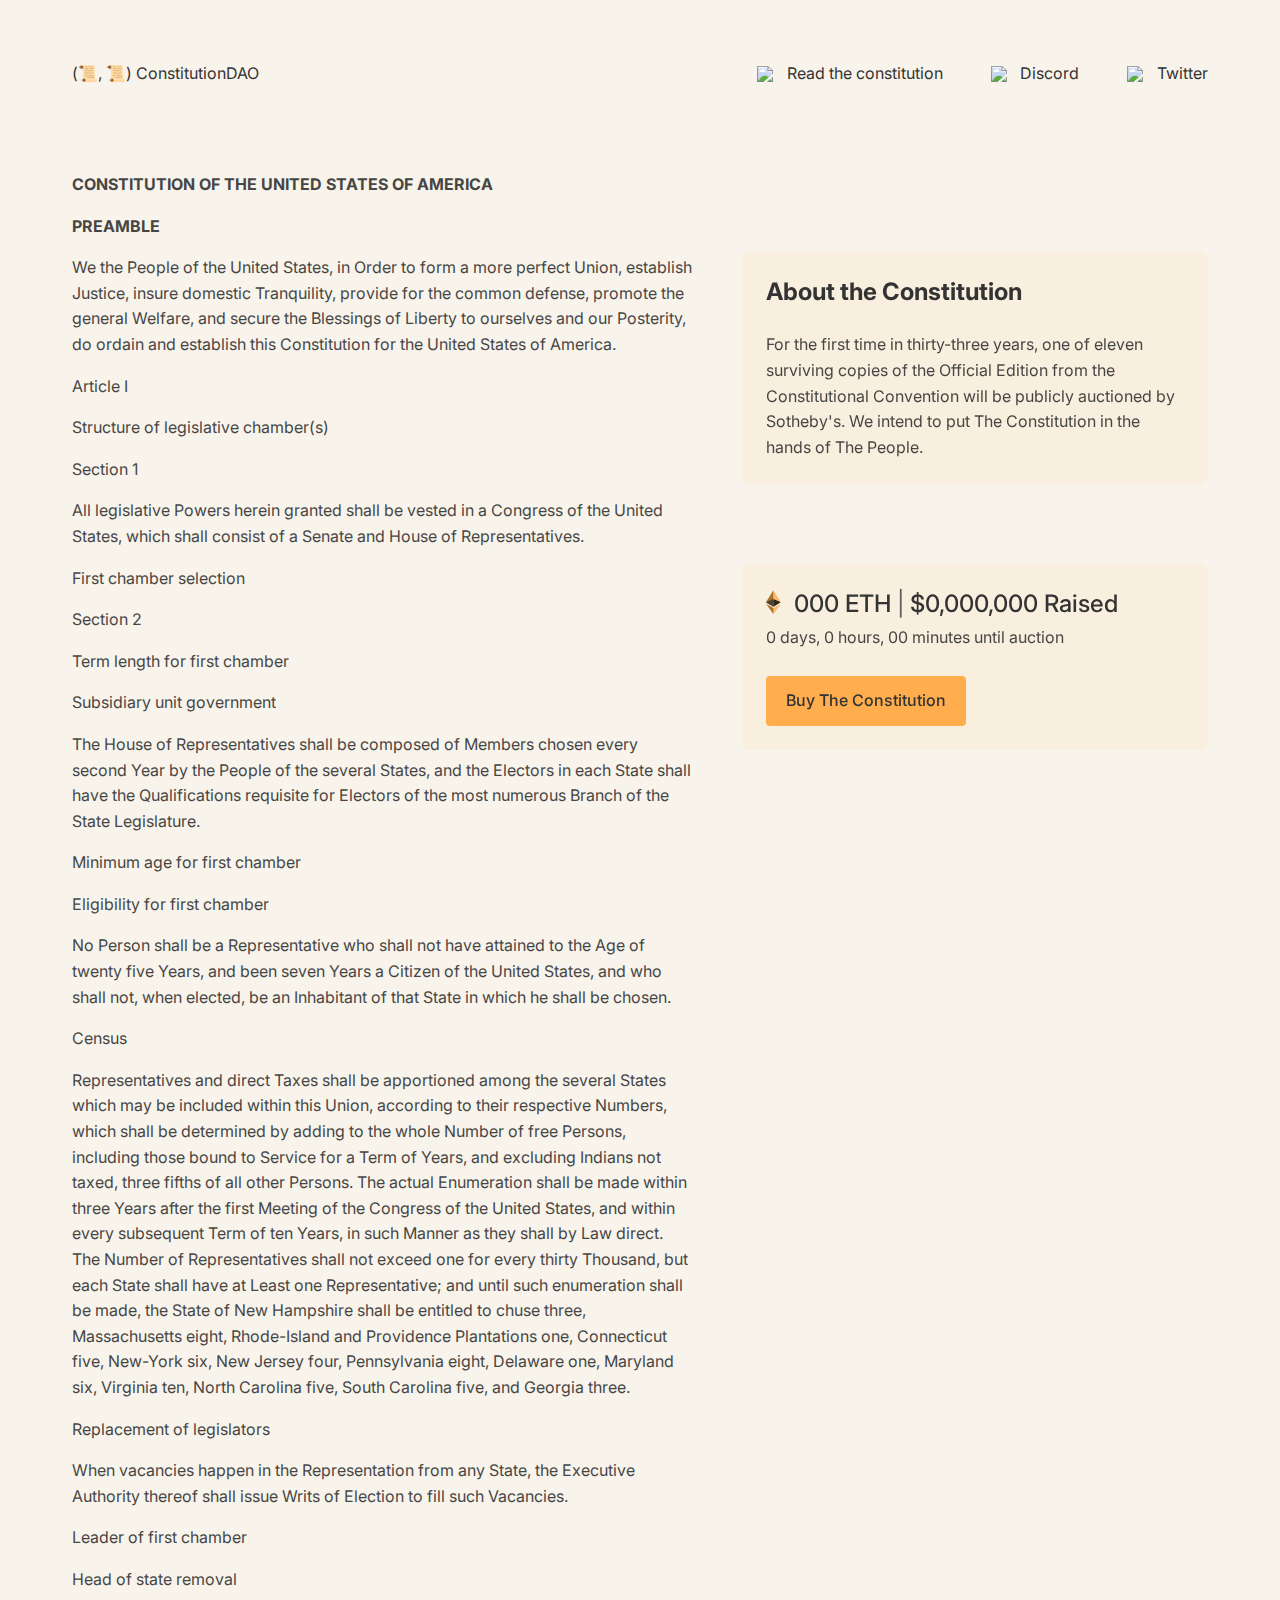
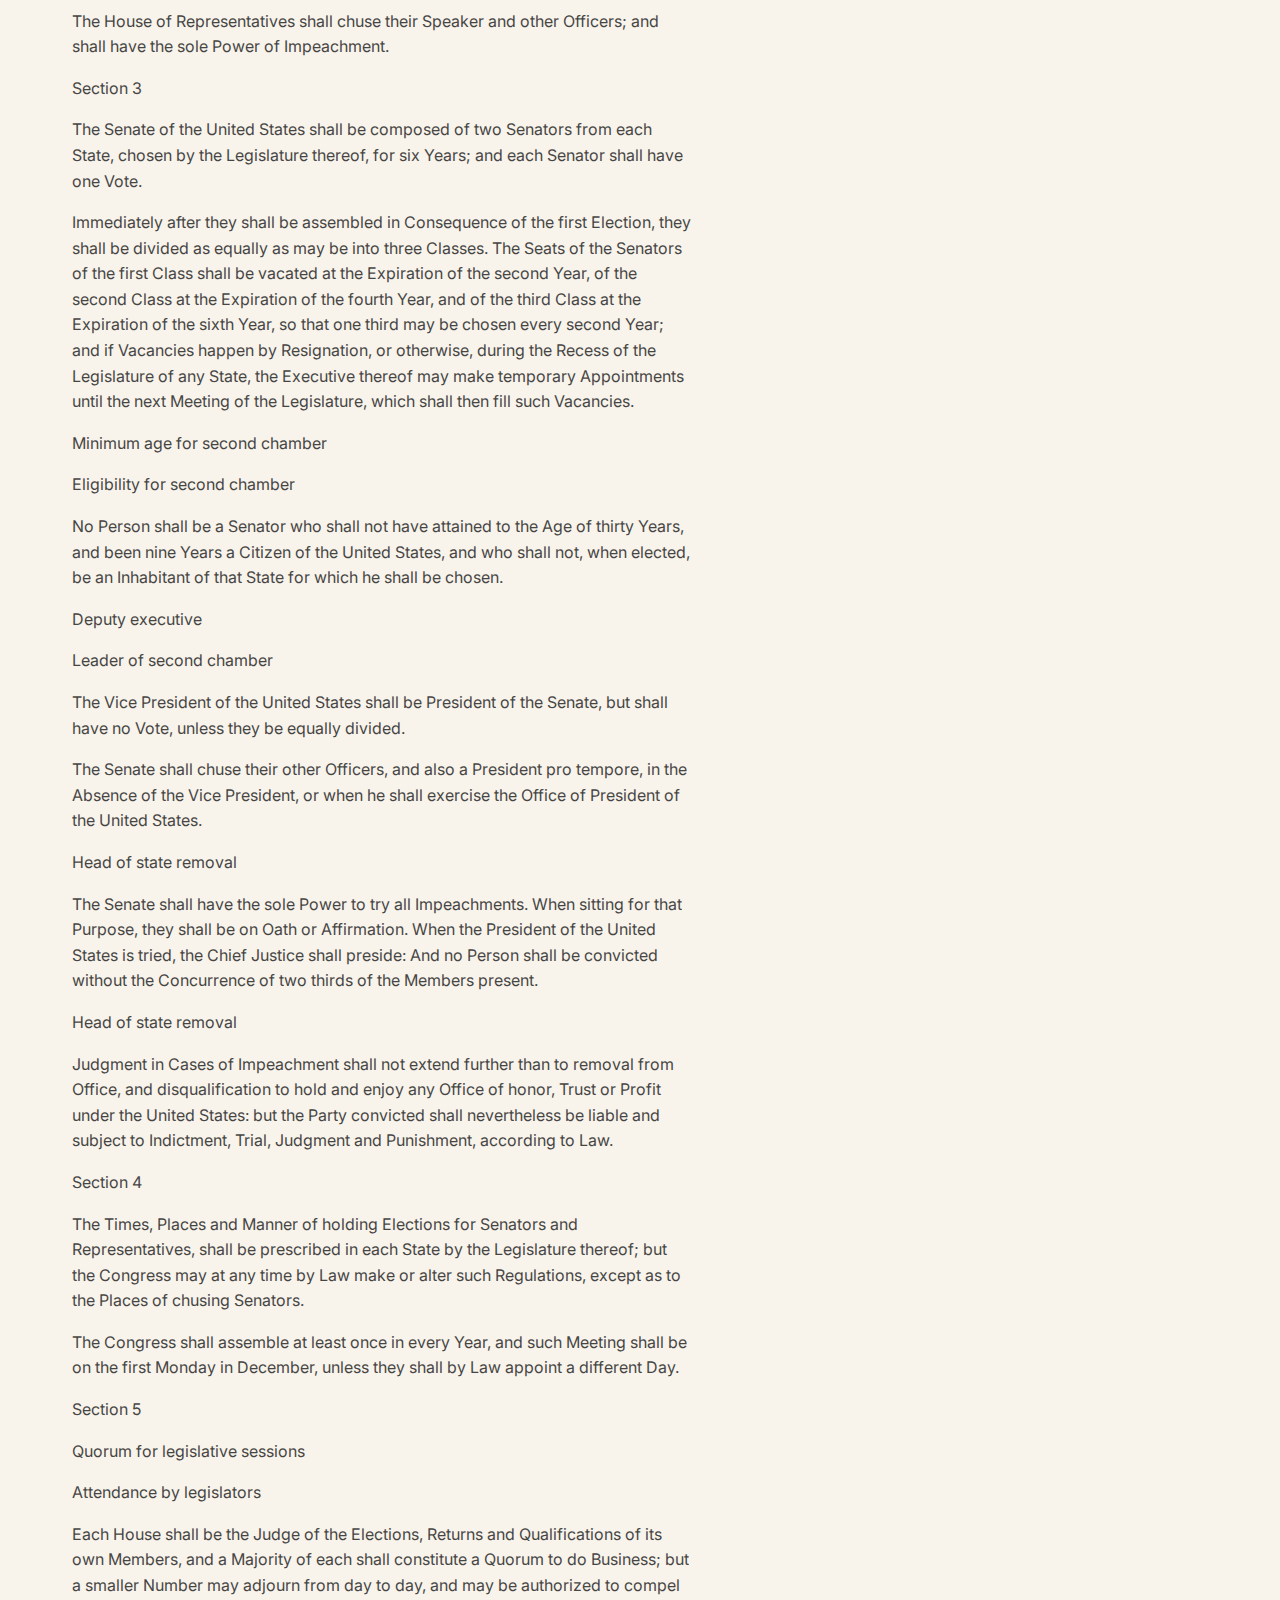
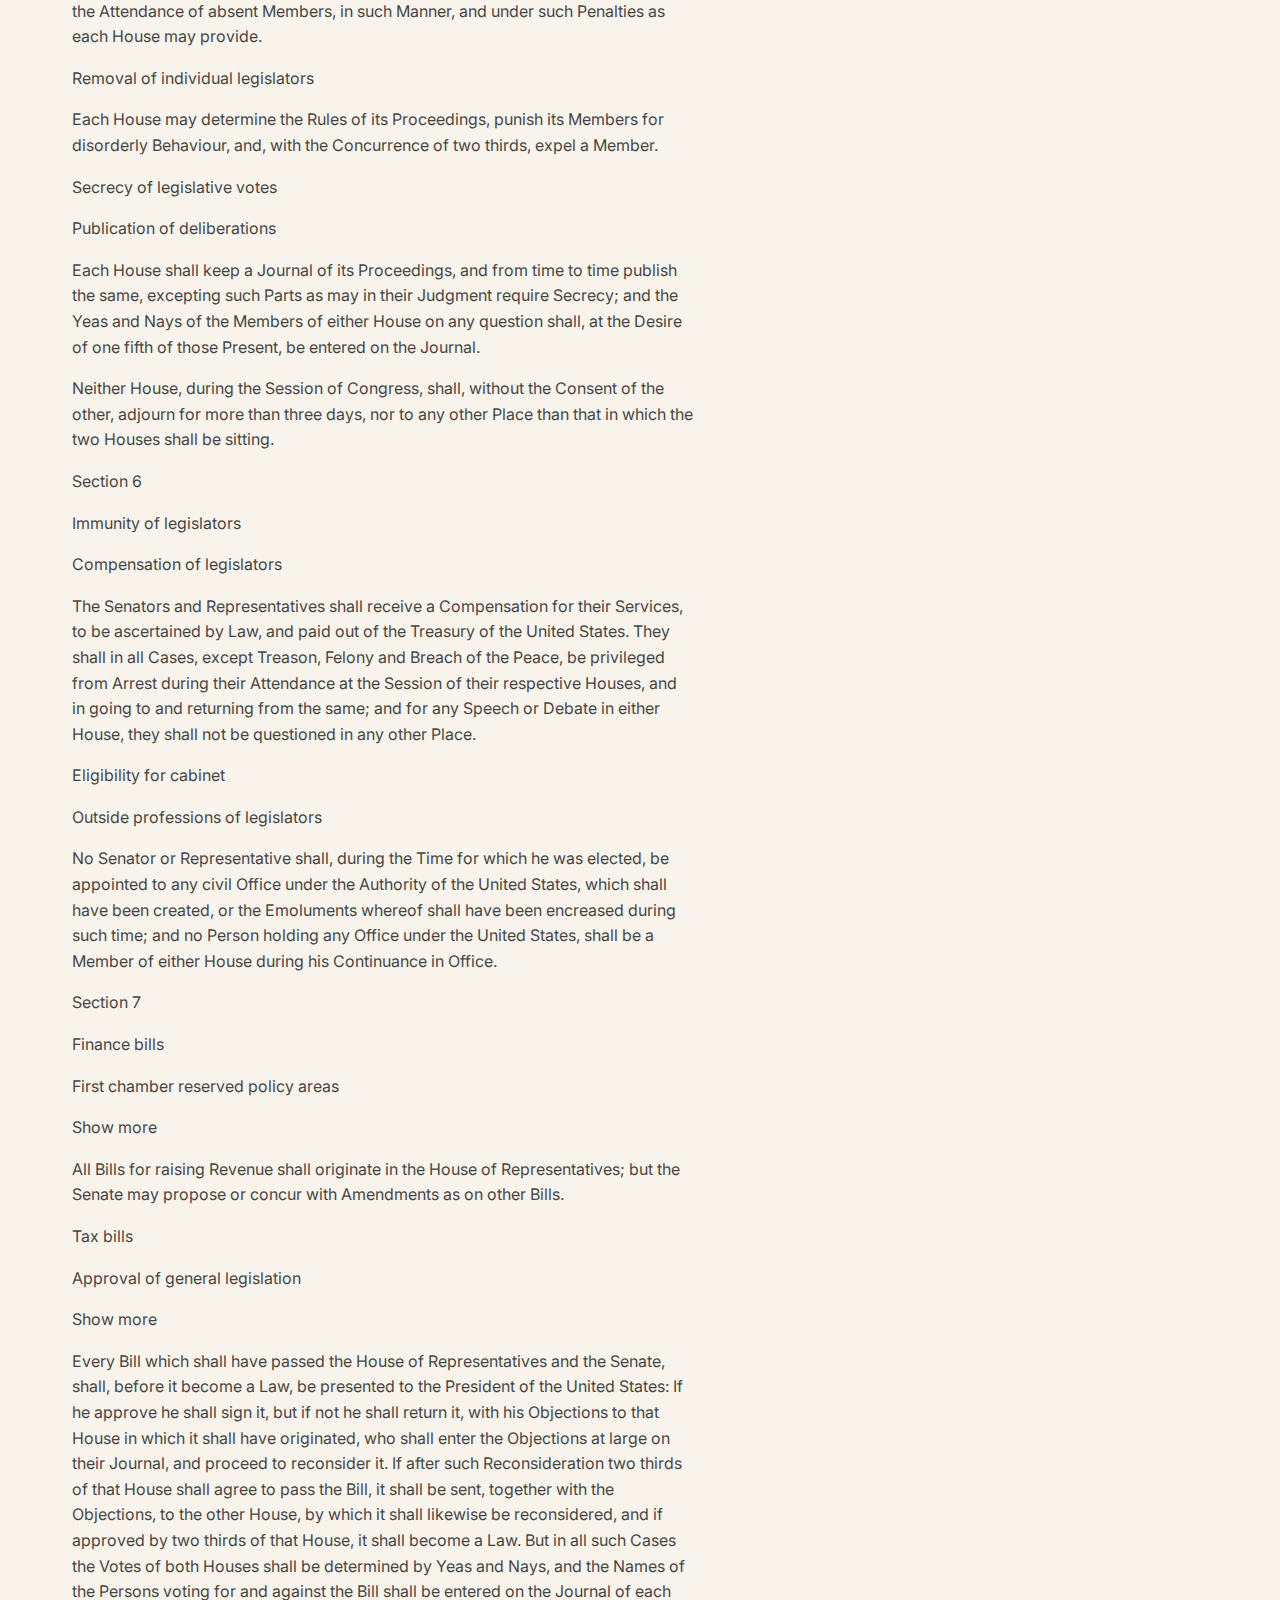
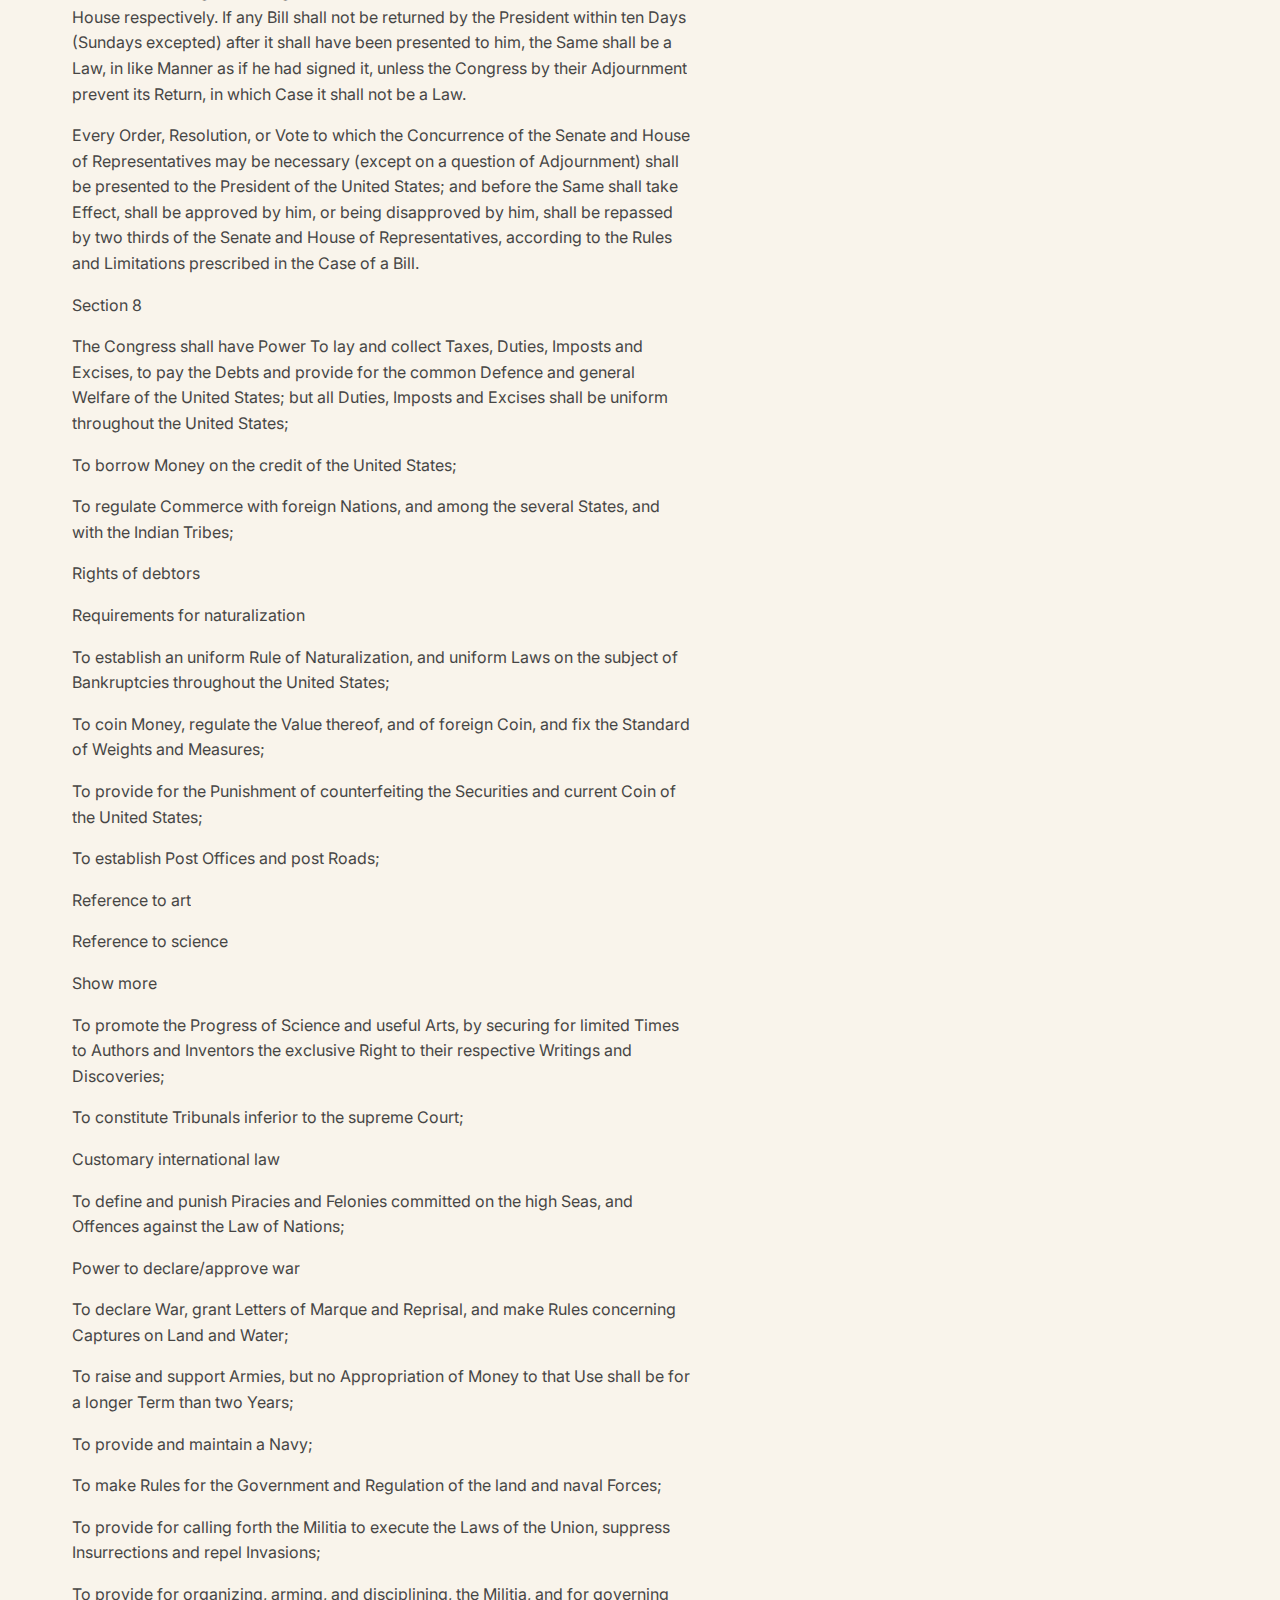
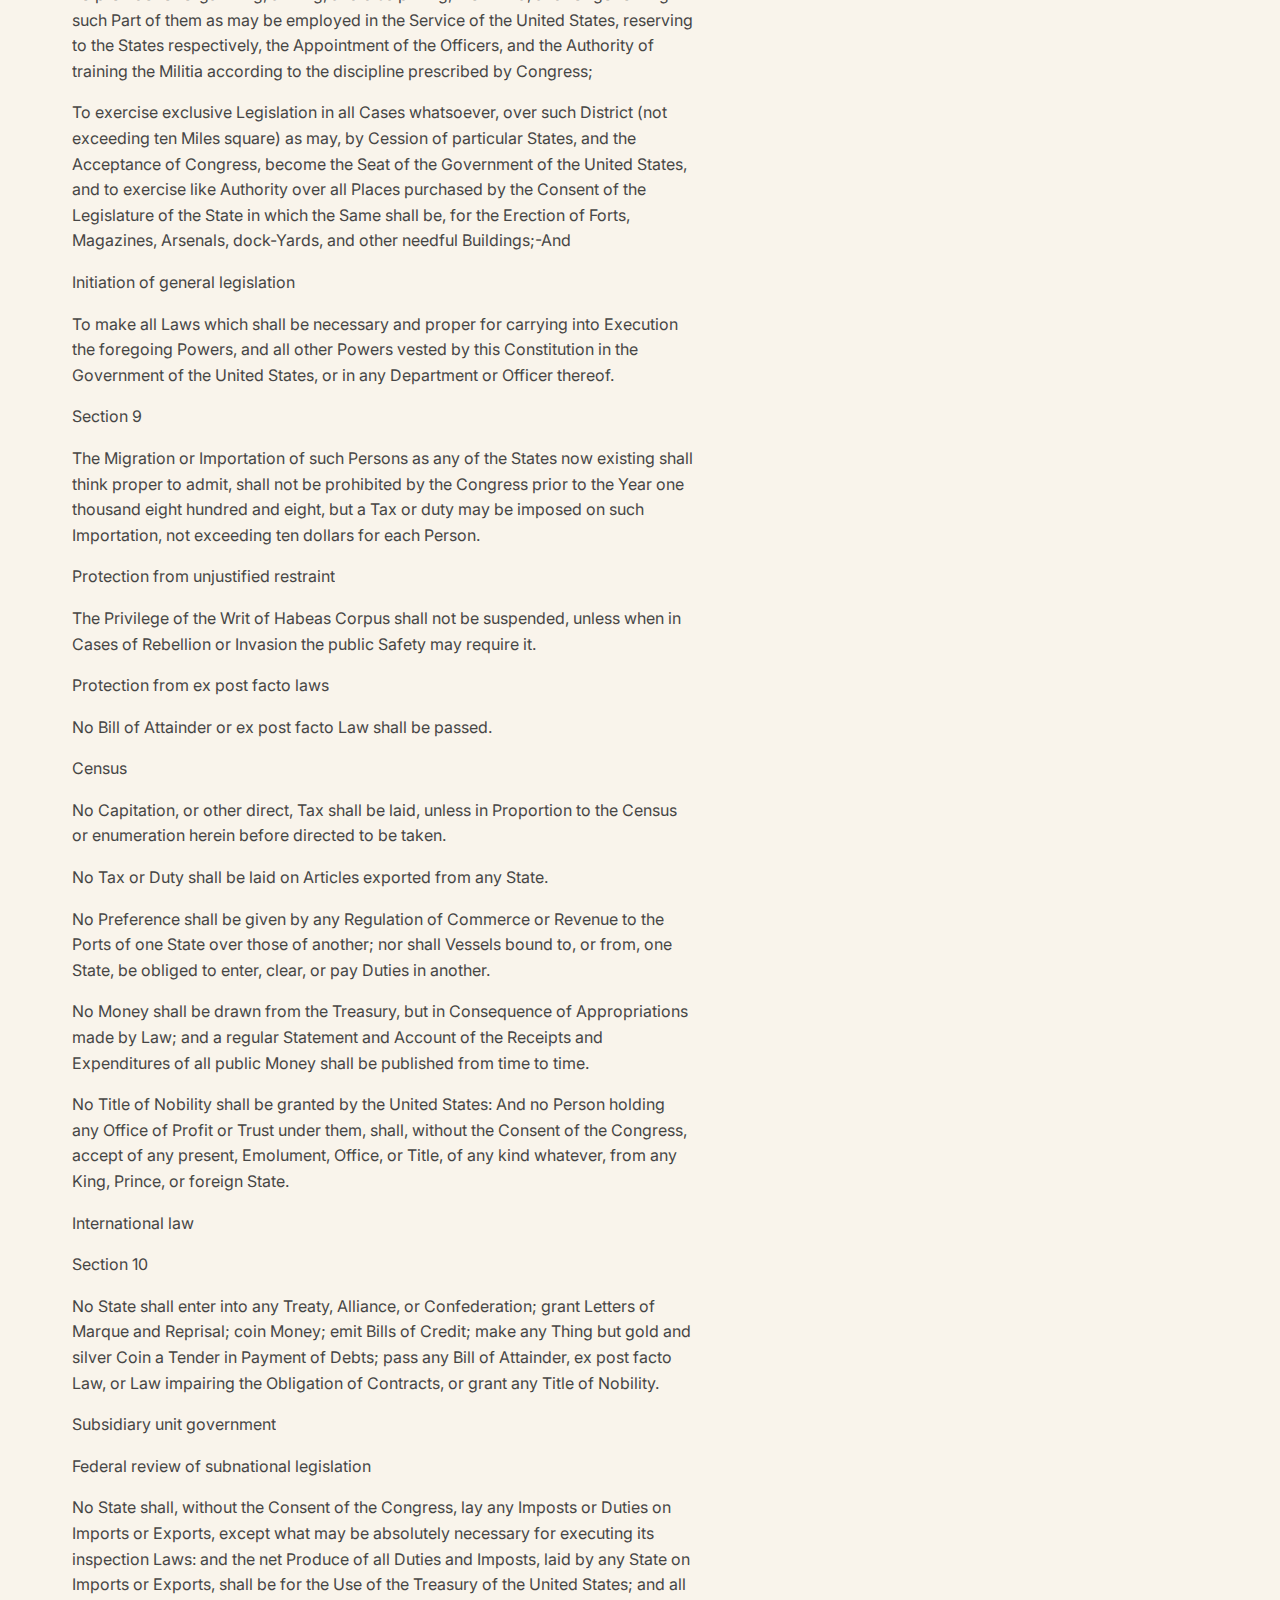
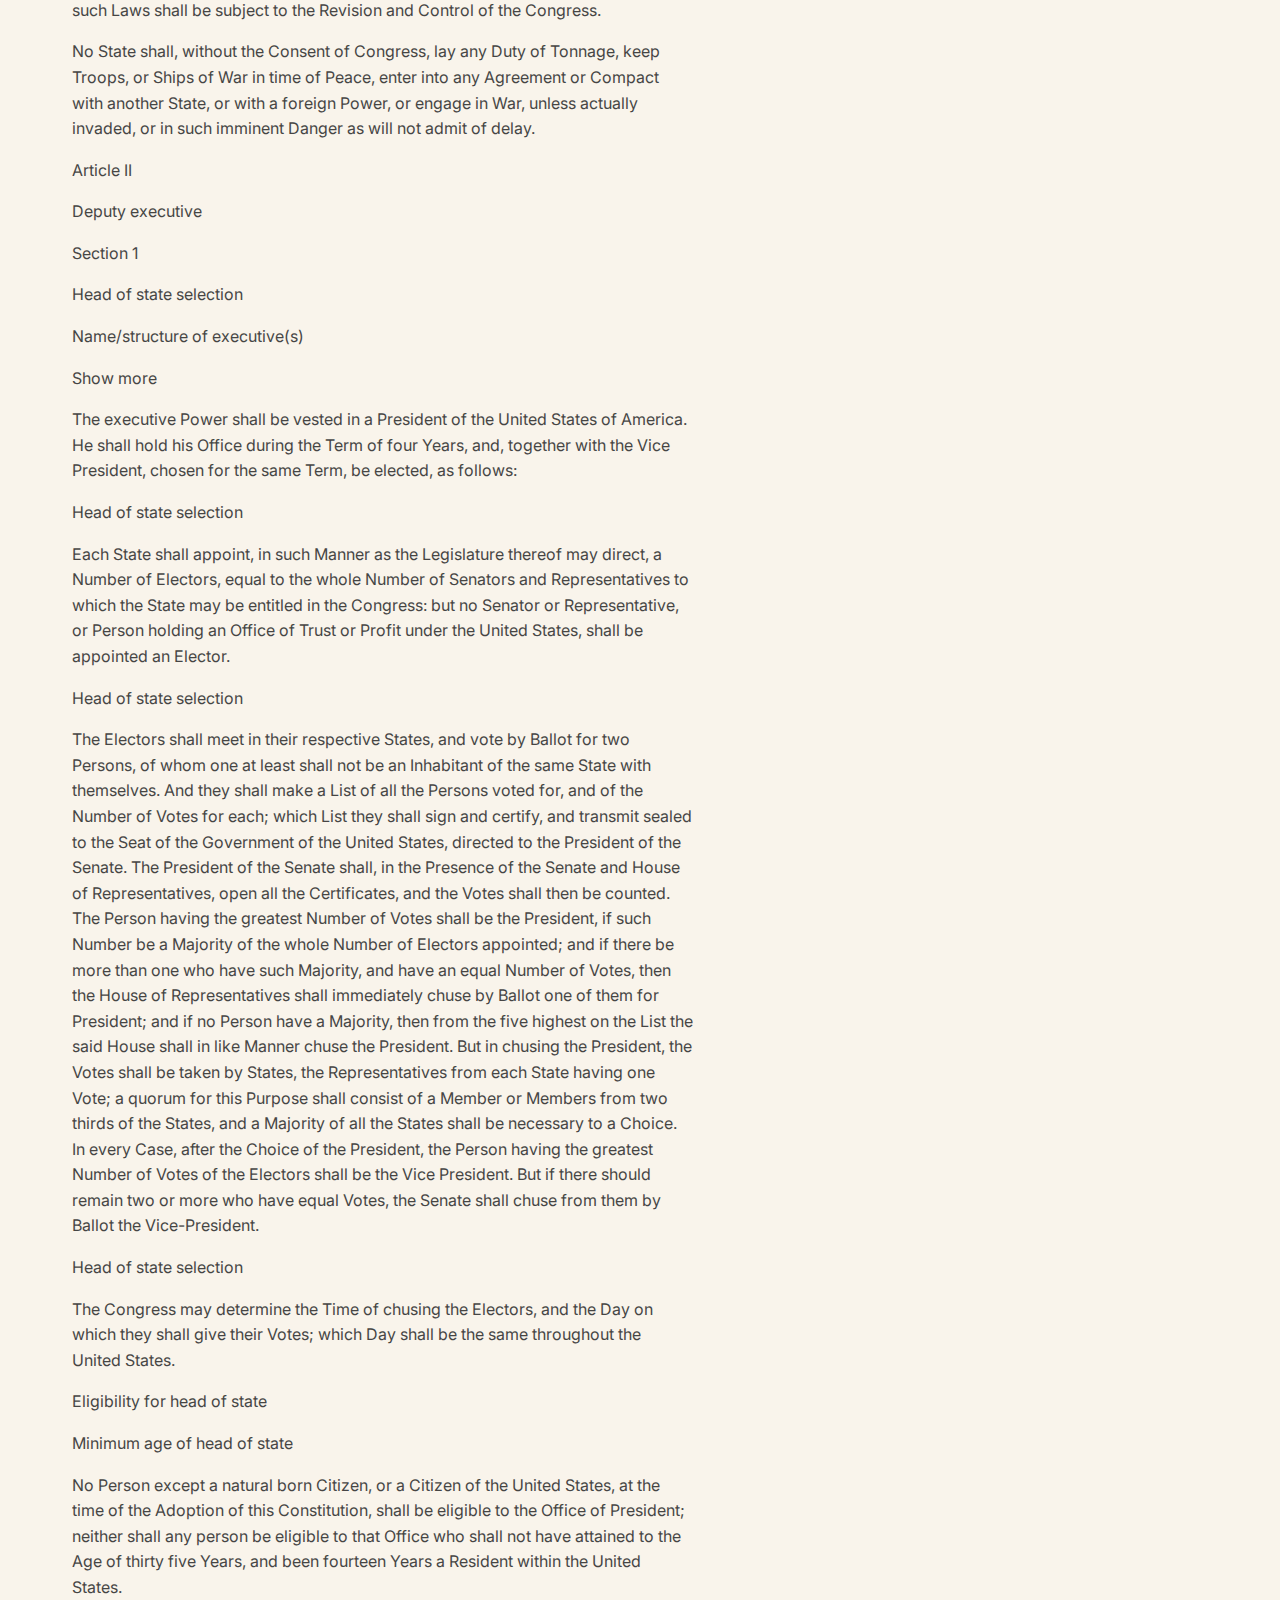
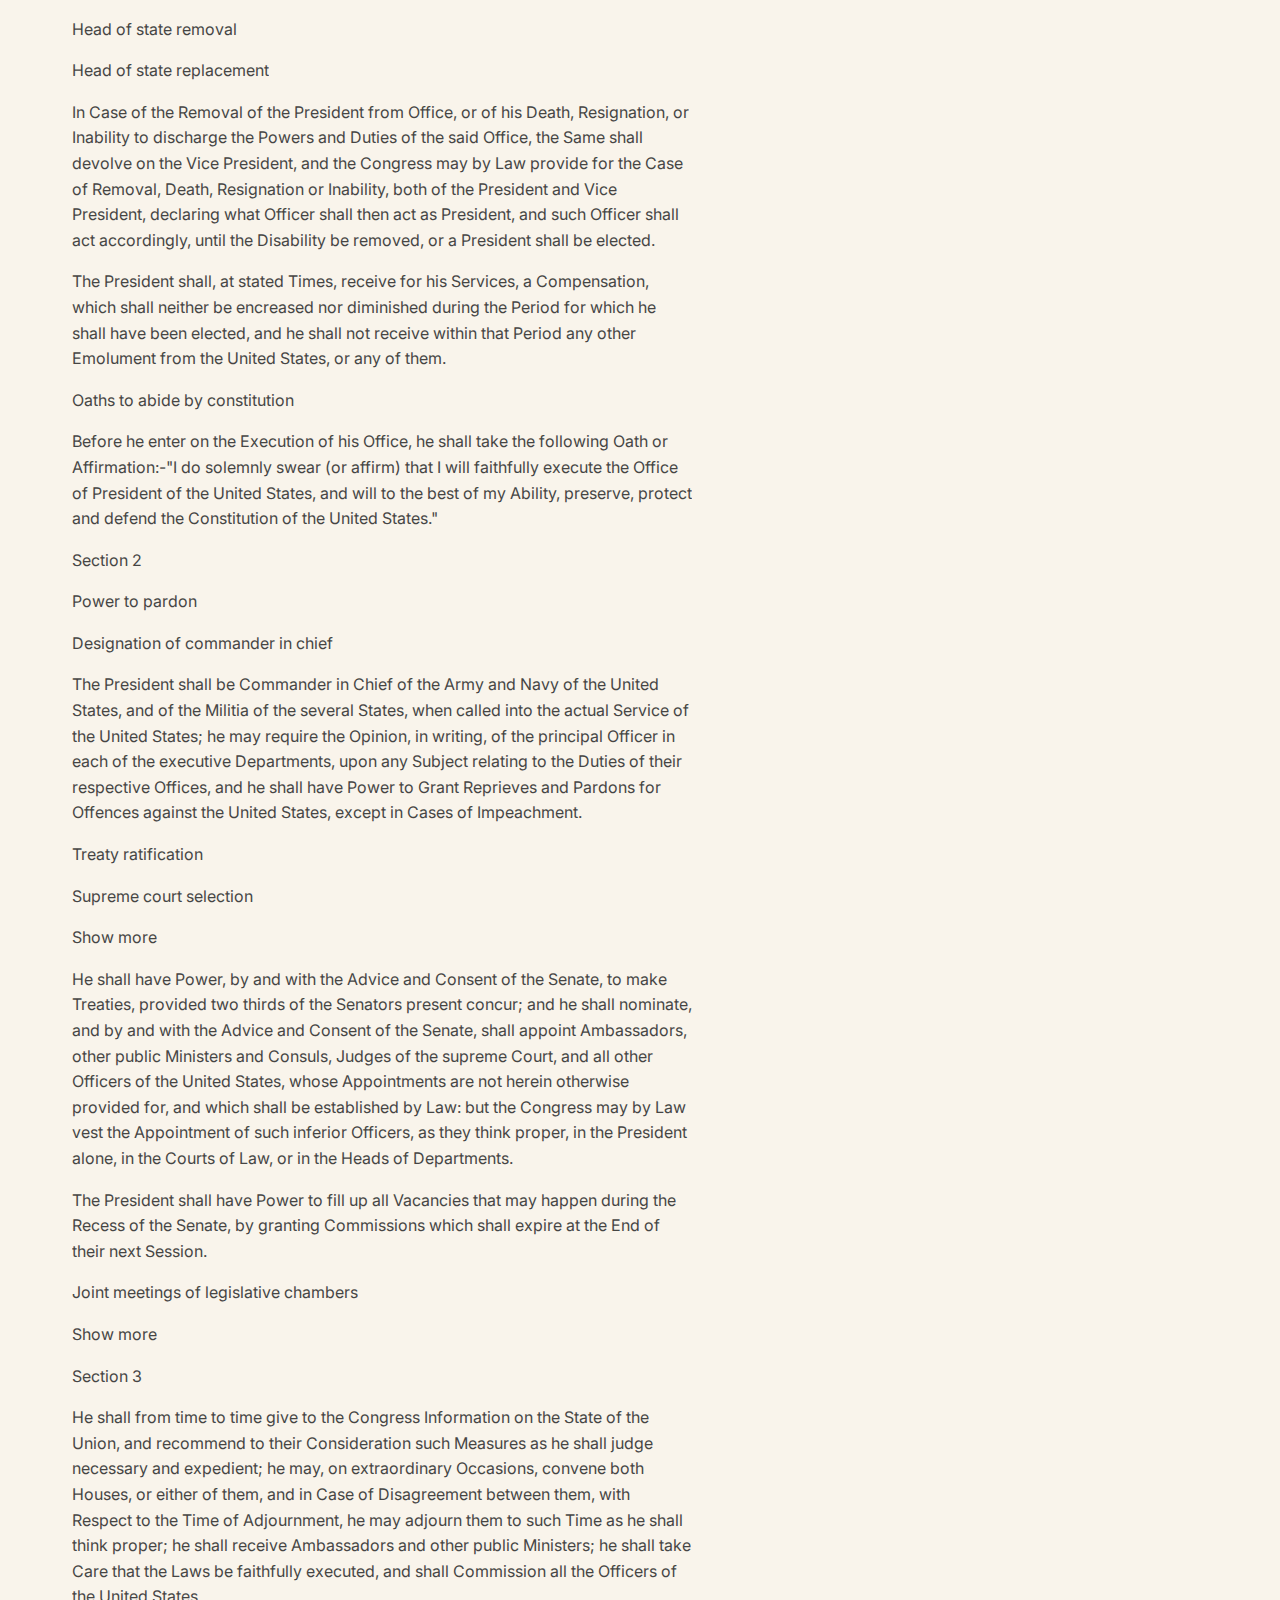
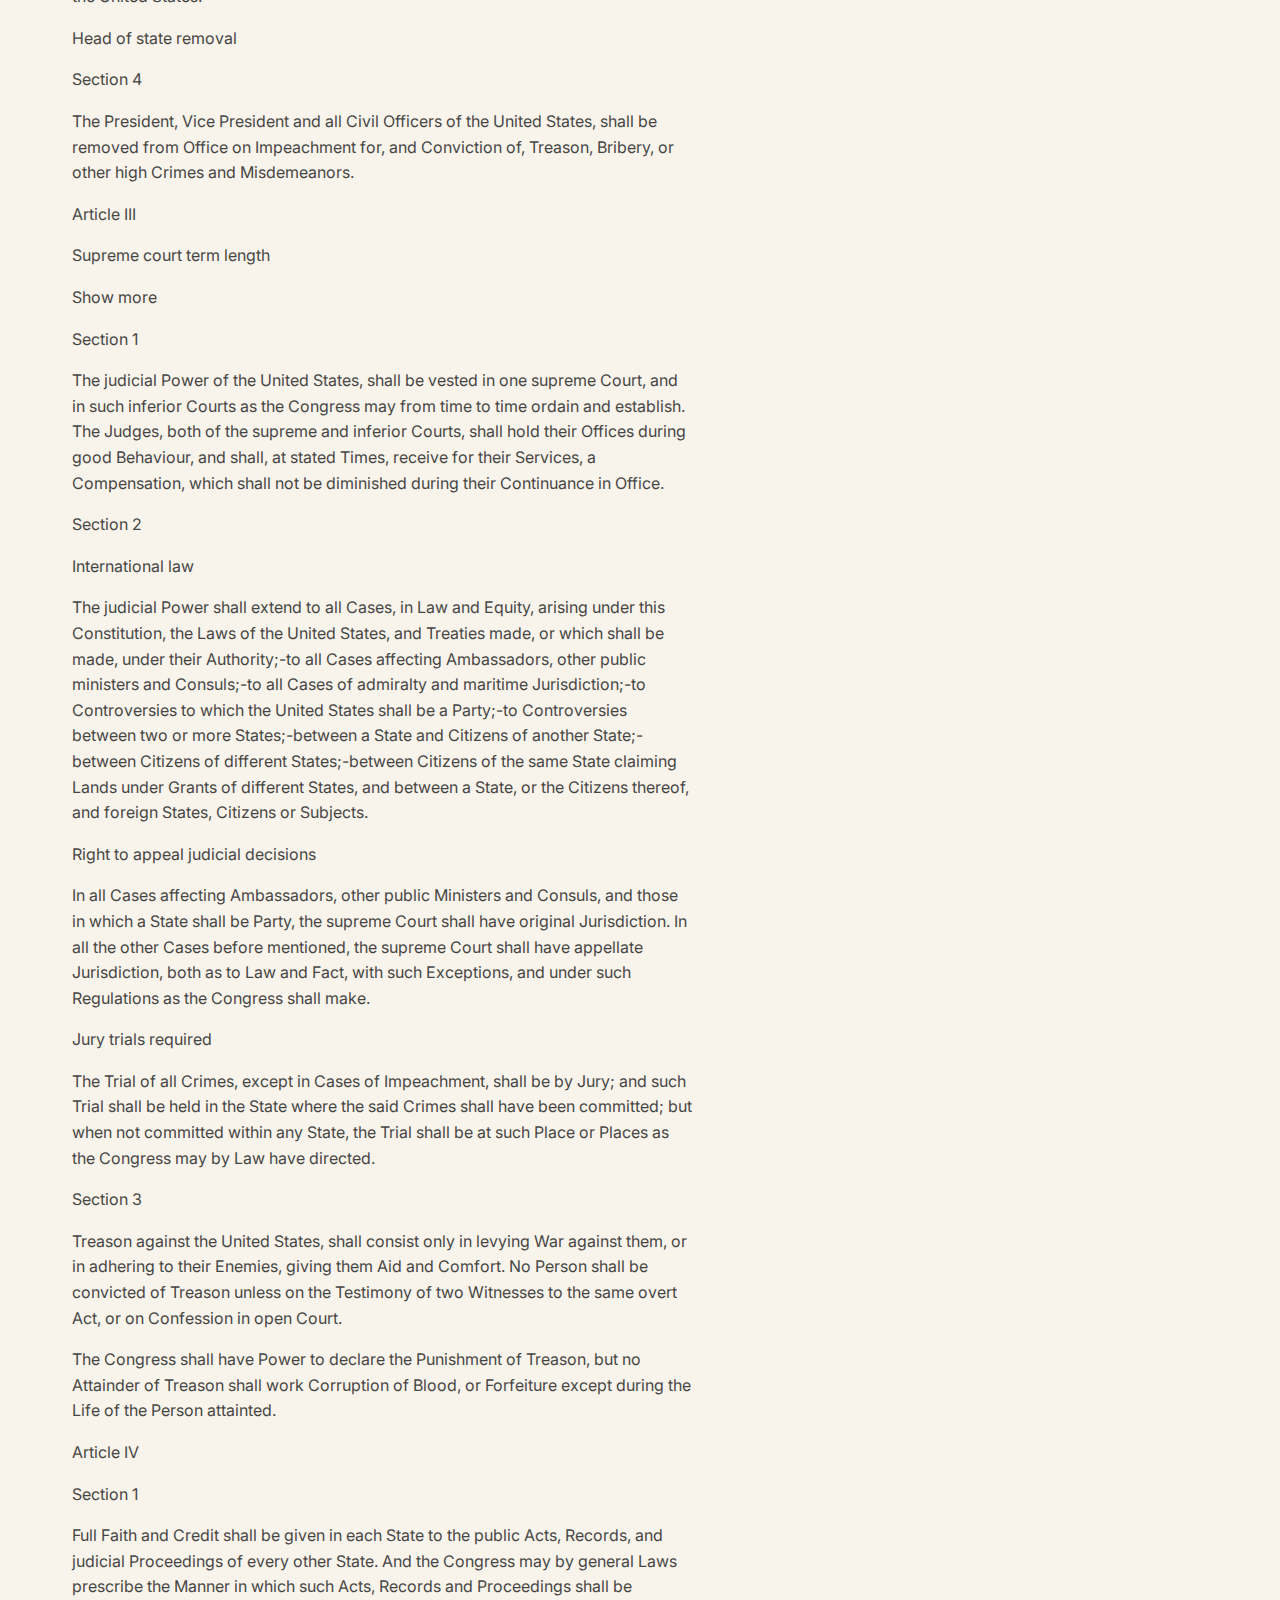
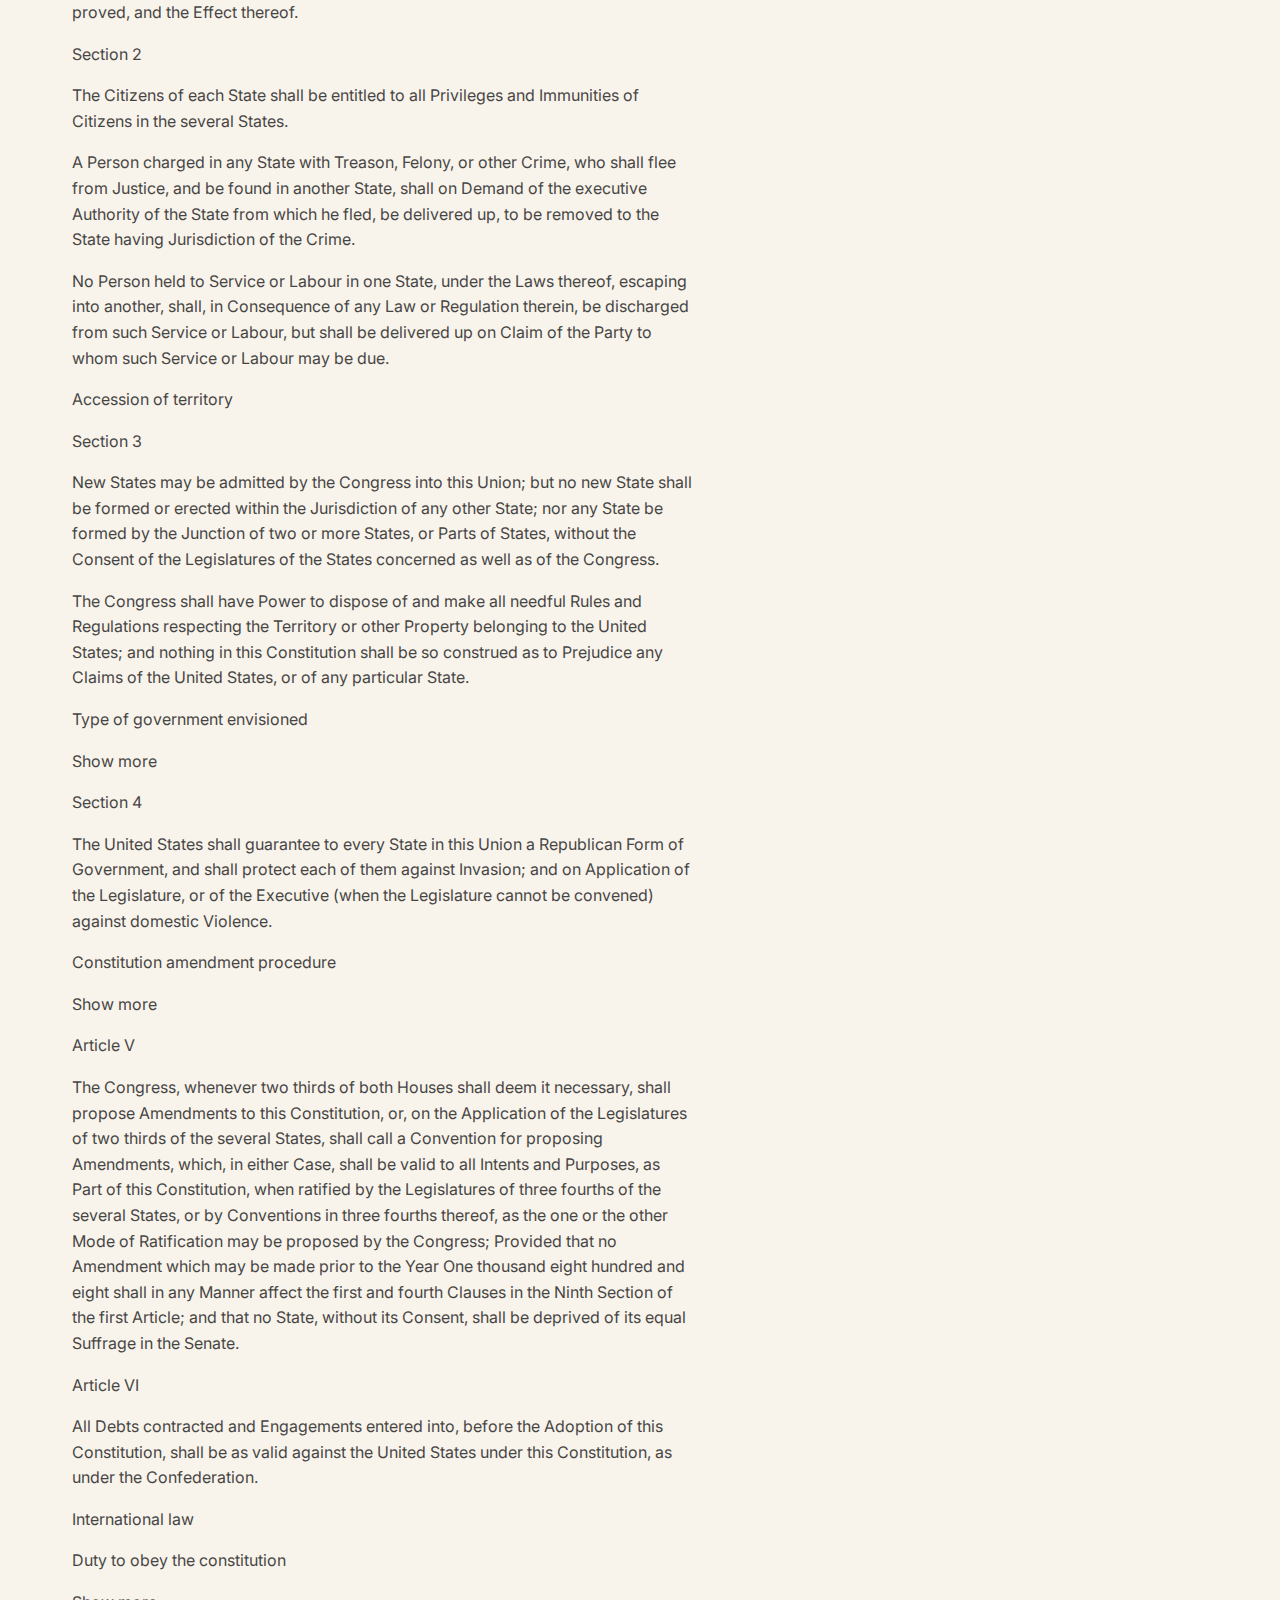
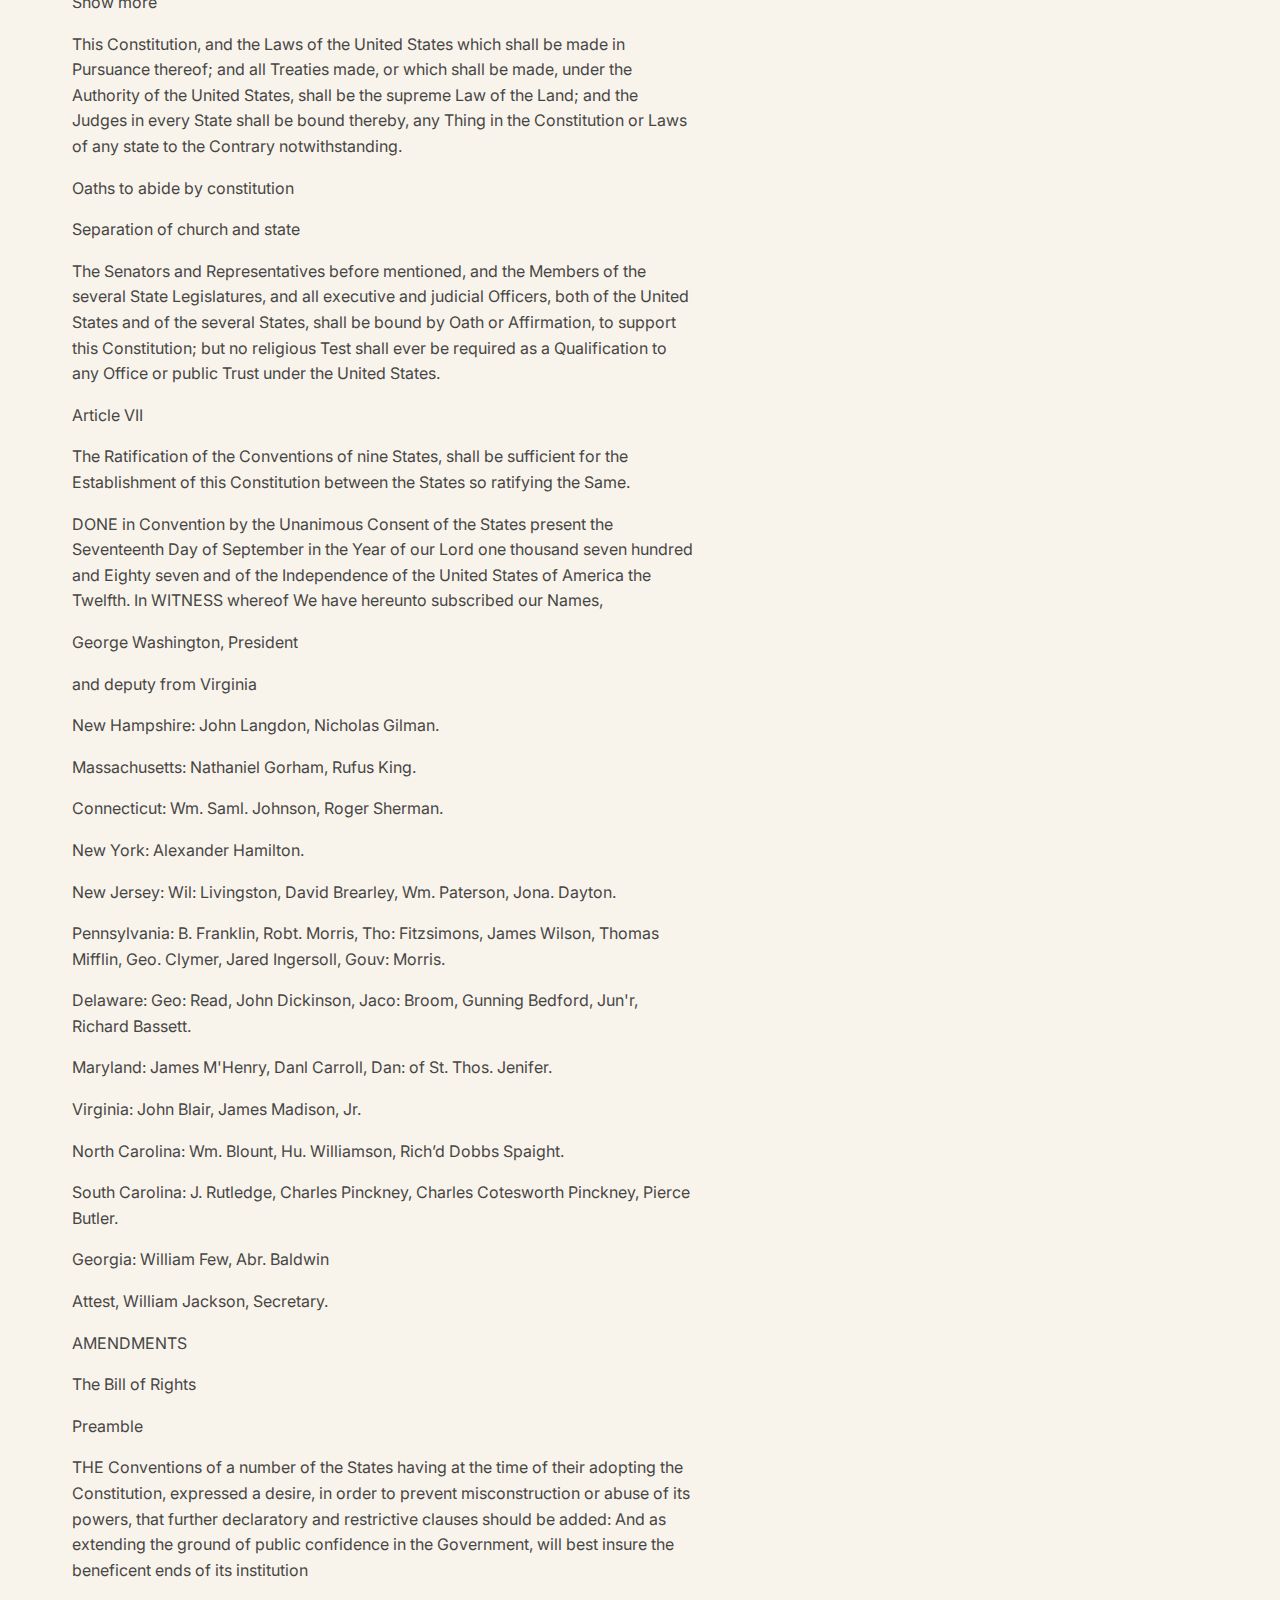
==== commit b381cb4d: "flip?" ====
--- a/constitution.html
+++ b/constitution.html
@@ -758,6 +758,14 @@
 					election of Representatives shall have intervened.</p>
 			</div>
 			<div class="content__right">
+				<div class="content__section">
+					<div class="card">
+						<h2>About the Constitution</h2>
+						<p>For the first time in thirty-three years, one of eleven surviving copies of the Official Edition from the
+							Constitutional Convention will be publicly auctioned by Sotheby's. We intend to put The Constitution in the
+							hands of The People.</p>
+					</div>
+				</div>
 				<div class="card">
 					<div class="card__title">
 						<svg width="15" height="25" viewBox="0 0 15 25" fill="none" xmlns="http://www.w3.org/2000/svg">
@@ -780,14 +788,6 @@
 					<p class="card__countdown" id="countdown">0 days, 0 hours, 00 minutes until auction</p>
 					<a href="https://juicebox.money/#/p/constitutiondao" class="btn" target="_blank" rel="noreferrer">Buy The Constitution</a>
 				</div>
-				<div class="content__section">
-					<div class="card">
-						<h2>About the Constitution</h2>
-						<p>For the first time in thirty-three years, one of eleven surviving copies of the Official Edition from the
-							Constitutional Convention will be publicly auctioned by Sotheby's. We intend to put The Constitution in the
-							hands of The People.</p>
-					</div>
-				</div>
 			</div>
 		</main>
 
